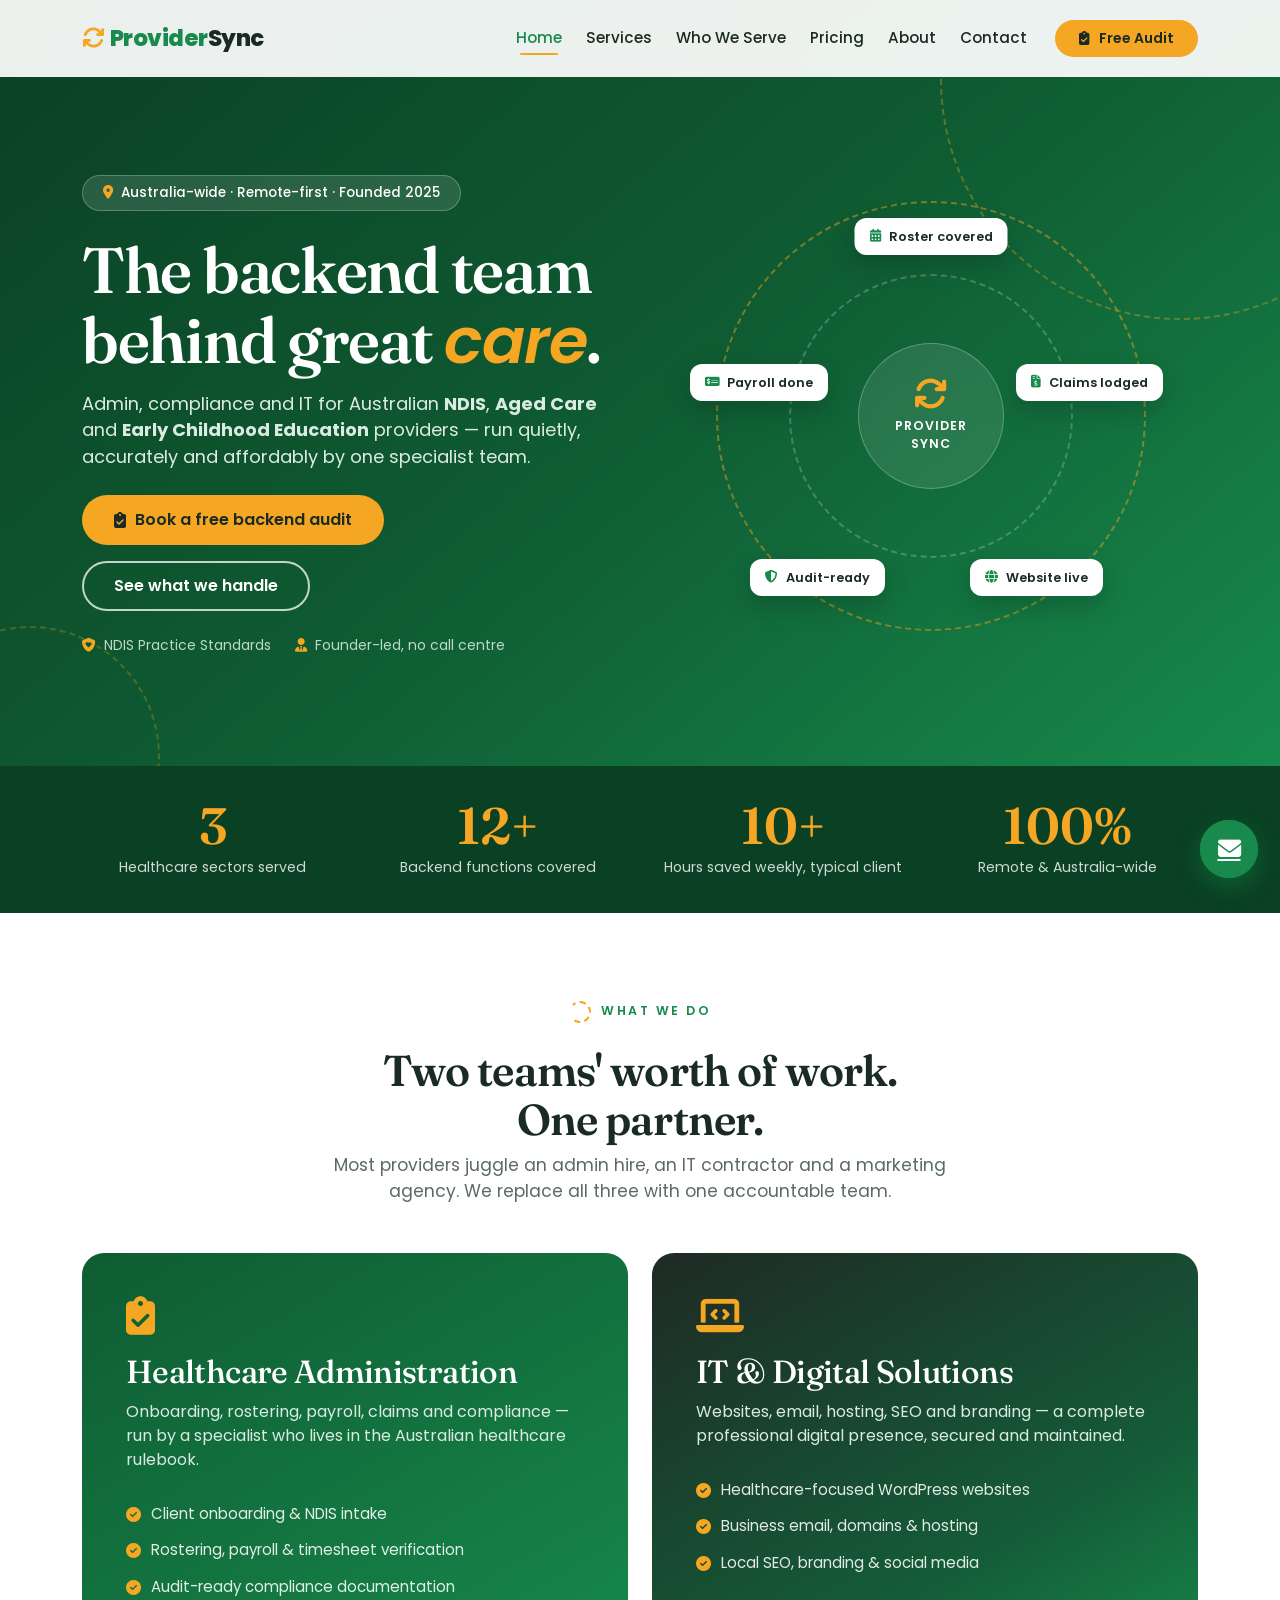
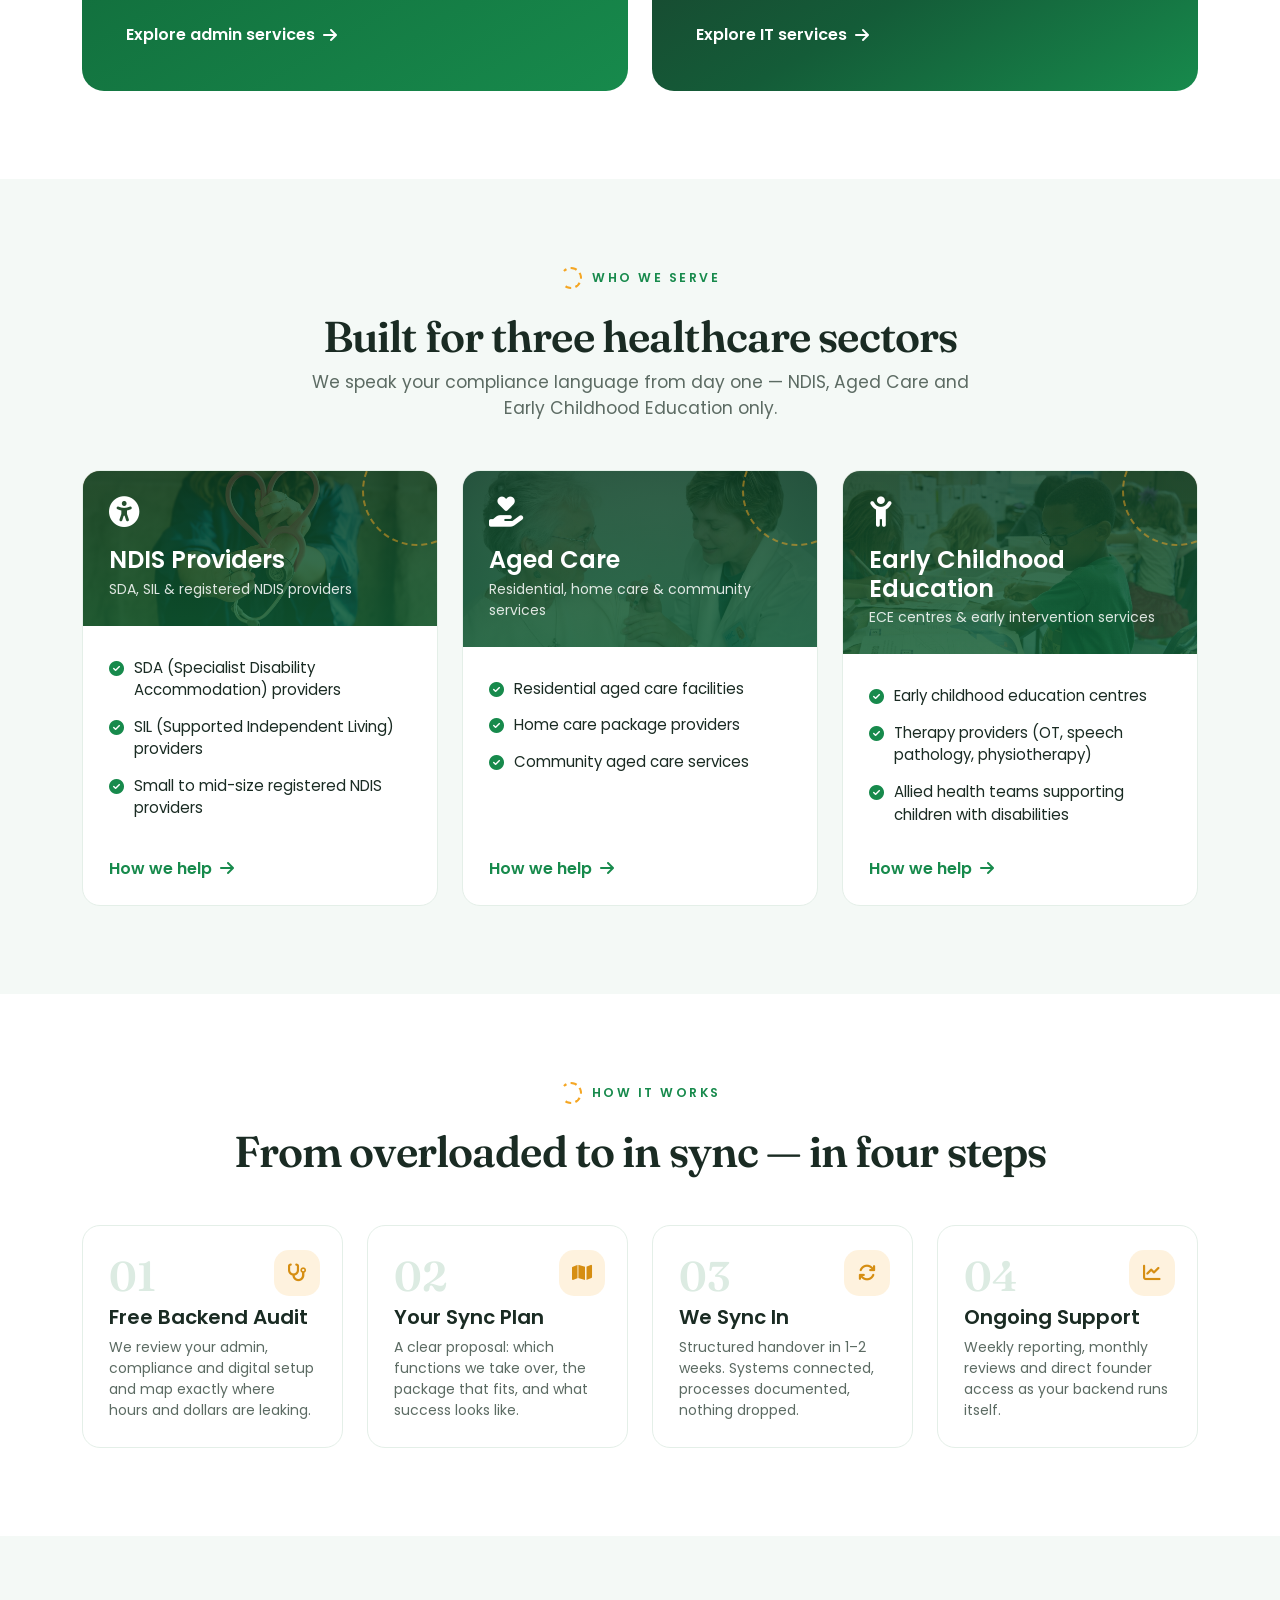
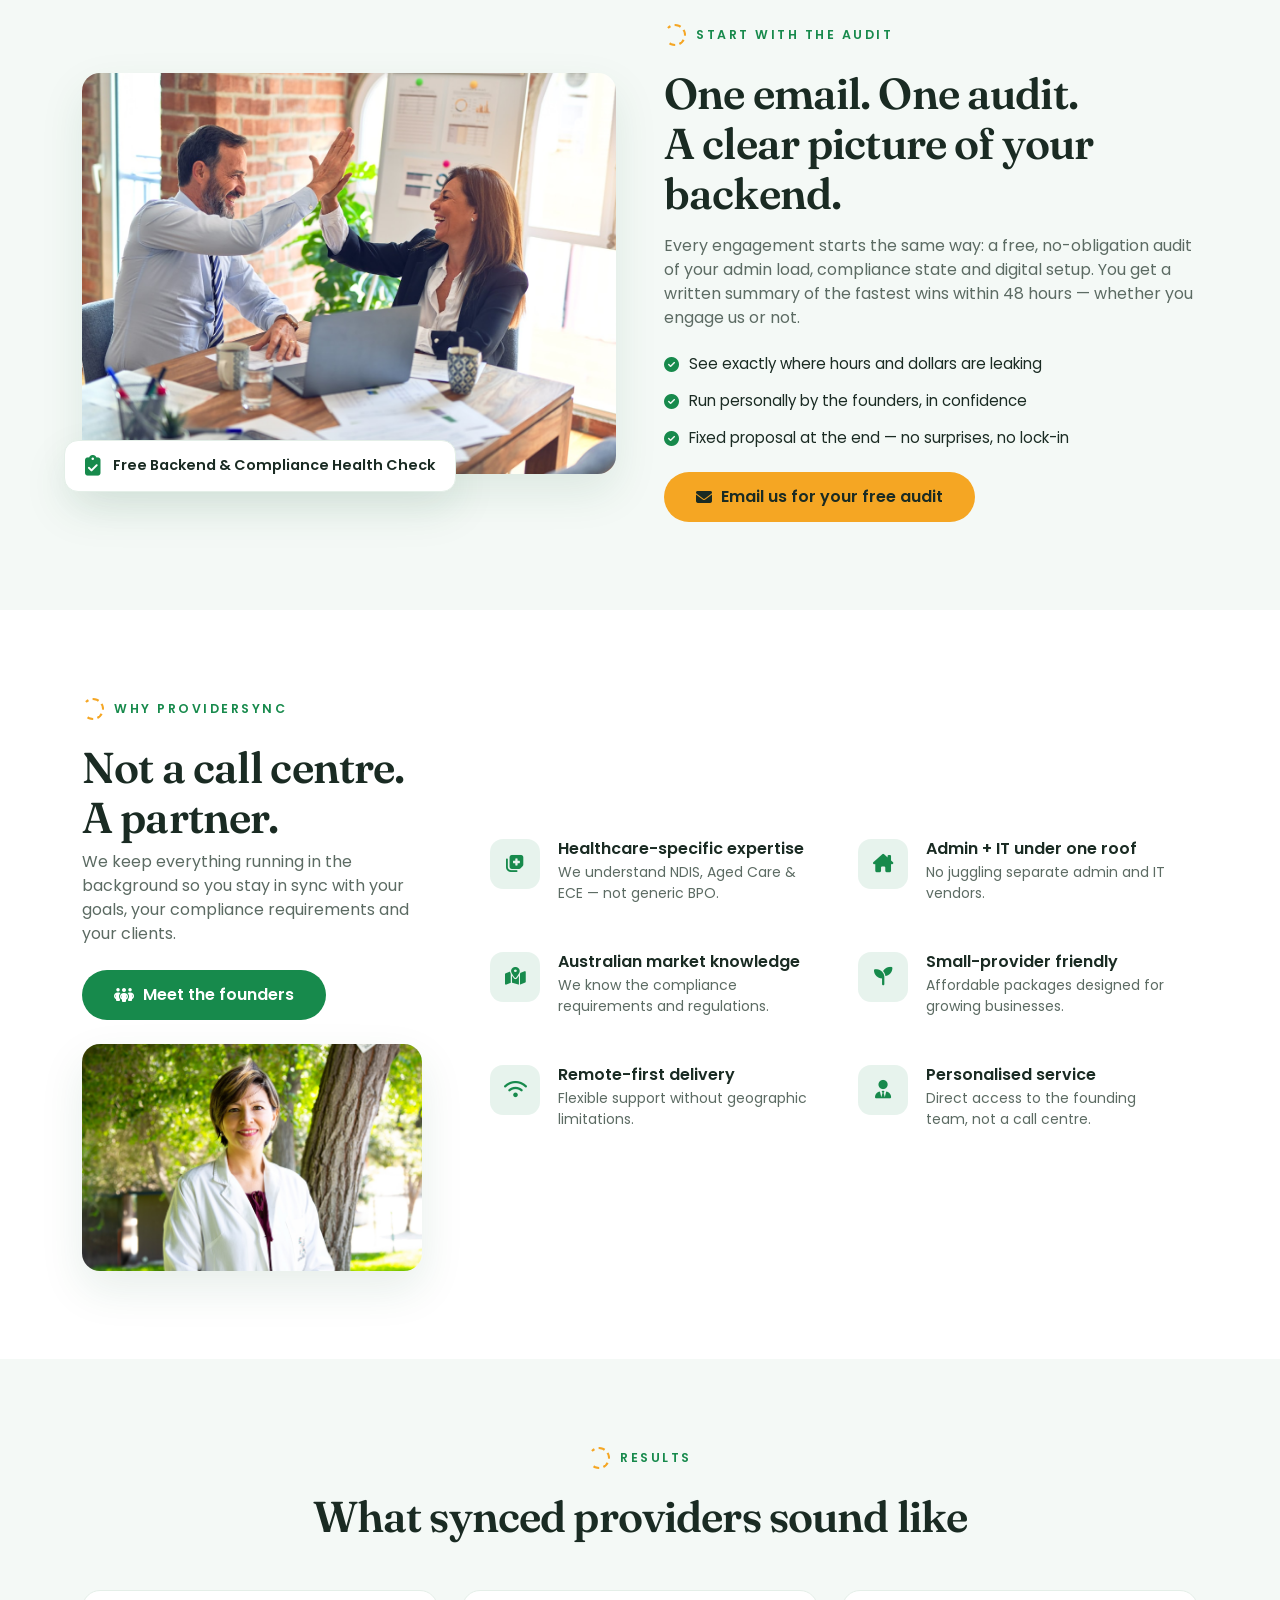
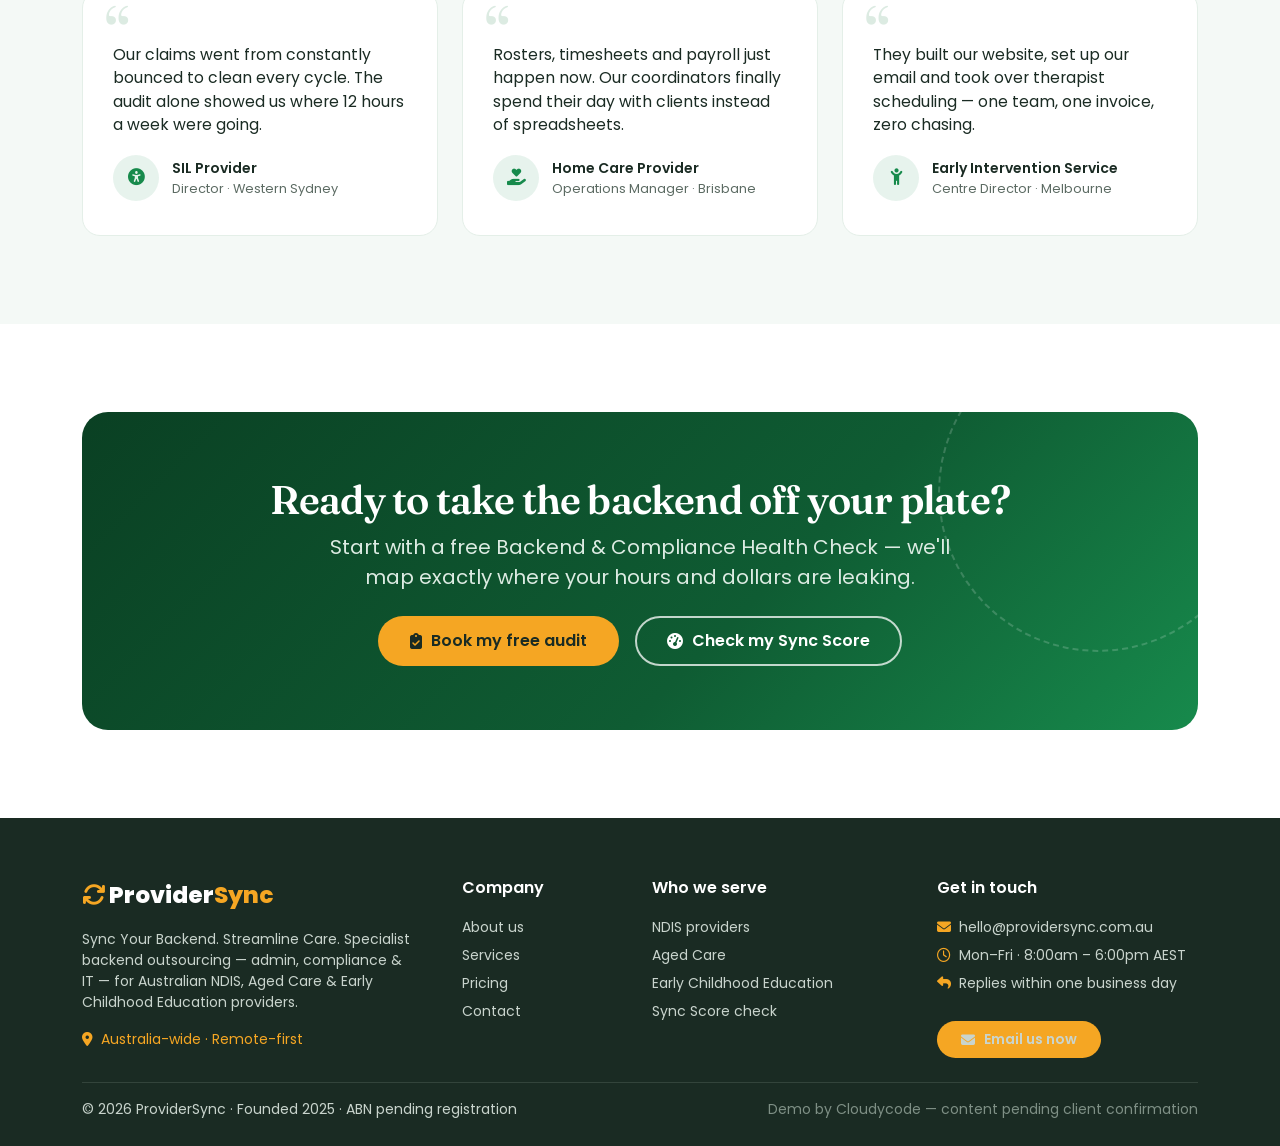
==== index.html @ 9ae80a16 "Move website demo to repository root" ====
<!DOCTYPE html>
<html lang="en">
<head>
  <meta charset="UTF-8" />
  <meta name="viewport" content="width=device-width, initial-scale=1.0" />
  <title>ProviderSync — Admin & IT Support for Australian Healthcare Providers</title>
  <meta name="description" content="ProviderSync runs the backend for Australian NDIS, Aged Care and Early Childhood Education providers — admin, compliance and IT under one roof. Book a free backend audit." />
  <link href="https://cdn.jsdelivr.net/npm/bootstrap@5.3.3/dist/css/bootstrap.min.css" rel="stylesheet" />
  <link href="https://cdnjs.cloudflare.com/ajax/libs/font-awesome/6.5.2/css/all.min.css" rel="stylesheet" />
  <link rel="preconnect" href="https://fonts.googleapis.com" />
  <link rel="preconnect" href="https://fonts.gstatic.com" crossorigin />
  <link href="https://fonts.googleapis.com/css2?family=Fraunces:opsz,wght@9..144,500;9..144,600;9..144,700&family=Poppins:wght@300;400;500;600;700;800&display=swap" rel="stylesheet" />
  <link rel="stylesheet" href="assets/style.css" />
</head>
<body data-page="home">
  <div id="siteHeader"></div>

  <!-- HERO -->
  <header class="hero-home">
    <div class="sync-rings r1"></div>
    <div class="sync-rings r3"></div>
    <div class="container position-relative" style="z-index:2">
      <div class="row align-items-center g-5">
        <div class="col-lg-6">
          <span class="hero-badge"><i class="fa-solid fa-location-dot text-amber"></i>Australia-wide · Remote-first · Founded 2025</span>
          <h1 class="mt-4 text-white">The backend team behind great <em class="text-amber" style="font-style:italic">care</em>.</h1>
          <p class="hero-sub mt-3">
            Admin, compliance and IT for Australian <strong>NDIS</strong>, <strong>Aged Care</strong> and
            <strong>Early Childhood Education</strong> providers — run quietly, accurately and affordably by one specialist team.
          </p>
          <div class="mt-4 d-flex flex-wrap gap-3">
            <a href="contact.html" class="btn btn-ps"><i class="fa-solid fa-clipboard-check"></i>Book a free backend audit</a>
            <a href="services.html" class="btn btn-ghost">See what we handle</a>
          </div>
          <div class="mt-4 small d-flex flex-wrap gap-4" style="color:#BCD9C8">
            <span><i class="fa-solid fa-shield-heart text-amber me-2"></i>NDIS Practice Standards</span>
            <span><i class="fa-solid fa-user-tie text-amber me-2"></i>Founder-led, no call centre</span>
          </div>
        </div>
        <div class="col-lg-6">
          <div class="orbit-wrap" aria-hidden="true">
            <div class="orbit-ring"></div>
            <div class="orbit-ring inner"></div>
            <div class="orbit-core"><i class="fa-solid fa-arrows-rotate"></i><span>PROVIDER<br>SYNC</span></div>
            <div class="orbit-chip c1"><i class="fa-solid fa-calendar-days"></i>Roster covered</div>
            <div class="orbit-chip c2"><i class="fa-solid fa-file-invoice-dollar"></i>Claims lodged</div>
            <div class="orbit-chip c3"><i class="fa-solid fa-shield-halved"></i>Audit-ready</div>
            <div class="orbit-chip c4"><i class="fa-solid fa-money-check-dollar"></i>Payroll done</div>
            <div class="orbit-chip c5"><i class="fa-solid fa-globe"></i>Website live</div>
          </div>
        </div>
      </div>
    </div>
  </header>

  <!-- STATS BAND -->
  <div class="hero-stats-band">
    <div class="container"><div class="row g-4" id="statsBand"></div></div>
  </div>

  <!-- TWO PILLARS -->
  <section class="section">
    <div class="container">
      <div class="text-center mb-5 reveal">
        <span class="eyebrow">What we do</span>
        <h2 class="section-title mt-3">Two teams' worth of work.<br>One partner.</h2>
        <p class="page-lead mx-auto">Most providers juggle an admin hire, an IT contractor and a marketing agency. We replace all three with one accountable team.</p>
      </div>
      <div class="row g-4">
        <div class="col-lg-6 reveal reveal-d1">
          <div class="split-card admin">
            <i class="fa-solid fa-clipboard-check big-icon"></i>
            <h3 class="h2 text-white">Healthcare Administration</h3>
            <p style="color:#DCEBE2">Onboarding, rostering, payroll, claims and compliance — run by a specialist who lives in the Australian healthcare rulebook.</p>
            <ul class="check-list mt-2">
              <li><i class="fa-solid fa-circle-check"></i>Client onboarding &amp; NDIS intake</li>
              <li><i class="fa-solid fa-circle-check"></i>Rostering, payroll &amp; timesheet verification</li>
              <li><i class="fa-solid fa-circle-check"></i>Audit-ready compliance documentation</li>
            </ul>
            <a href="services.html#admin" class="card-link">Explore admin services <i class="fa-solid fa-arrow-right"></i></a>
          </div>
        </div>
        <div class="col-lg-6 reveal reveal-d2">
          <div class="split-card it">
            <i class="fa-solid fa-laptop-code big-icon"></i>
            <h3 class="h2 text-white">IT &amp; Digital Solutions</h3>
            <p style="color:#DCEBE2">Websites, email, hosting, SEO and branding — a complete professional digital presence, secured and maintained.</p>
            <ul class="check-list mt-2">
              <li><i class="fa-solid fa-circle-check"></i>Healthcare-focused WordPress websites</li>
              <li><i class="fa-solid fa-circle-check"></i>Business email, domains &amp; hosting</li>
              <li><i class="fa-solid fa-circle-check"></i>Local SEO, branding &amp; social media</li>
            </ul>
            <a href="services.html#it" class="card-link">Explore IT services <i class="fa-solid fa-arrow-right"></i></a>
          </div>
        </div>
      </div>
    </div>
  </section>

  <!-- SECTORS -->
  <section class="section bg-mist">
    <div class="container">
      <div class="text-center mb-5 reveal">
        <span class="eyebrow">Who we serve</span>
        <h2 class="section-title mt-3">Built for three healthcare sectors</h2>
        <p class="page-lead mx-auto">We speak your compliance language from day one — NDIS, Aged Care and Early Childhood Education only.</p>
      </div>
      <div class="row g-4" id="sectorPreview"></div>
    </div>
  </section>

  <!-- PROCESS -->
  <section class="section">
    <div class="container">
      <div class="text-center mb-5 reveal">
        <span class="eyebrow">How it works</span>
        <h2 class="section-title mt-3">From overloaded to in sync — in four steps</h2>
      </div>
      <div class="row g-4" id="processGrid"></div>
    </div>
  </section>

  <!-- FREE AUDIT PROMO -->
  <section class="section bg-mist">
    <div class="container">
      <div class="row g-5 align-items-center">
        <div class="col-lg-6 reveal">
          <div class="photo-stack">
            <img src="assets/img/handshake.jpg" alt="Provider celebrating a clean claims cycle with their backend partner" class="img-fluid photo-frame tall" />
            <div class="badge-card"><i class="fa-solid fa-clipboard-check"></i>Free Backend &amp; Compliance Health Check</div>
          </div>
        </div>
        <div class="col-lg-6 reveal reveal-d1">
          <span class="eyebrow">Start with the audit</span>
          <h2 class="section-title mt-3">One email. One audit.<br>A clear picture of your backend.</h2>
          <p class="text-muted-ps mt-3">Every engagement starts the same way: a free, no-obligation audit of your admin load, compliance state and digital setup. You get a written summary of the fastest wins within 48 hours — whether you engage us or not.</p>
          <ul class="check-list mt-2">
            <li><i class="fa-solid fa-circle-check"></i>See exactly where hours and dollars are leaking</li>
            <li><i class="fa-solid fa-circle-check"></i>Run personally by the founders, in confidence</li>
            <li><i class="fa-solid fa-circle-check"></i>Fixed proposal at the end — no surprises, no lock-in</li>
          </ul>
          <a href="contact.html" class="btn btn-ps mt-3"><i class="fa-solid fa-envelope"></i>Email us for your free audit</a>
        </div>
      </div>
    </div>
  </section>

  <!-- WHY US -->
  <section class="section">
    <div class="container">
      <div class="row g-5 align-items-center">
        <div class="col-lg-4 reveal">
          <span class="eyebrow">Why ProviderSync</span>
          <h2 class="section-title mt-3">Not a call centre. A partner.</h2>
          <p class="text-muted-ps">We keep everything running in the background so you stay in sync with your goals, your compliance requirements and your clients.</p>
          <a href="about.html" class="btn btn-green mt-2 mb-4"><i class="fa-solid fa-people-group"></i>Meet the founders</a>
          <img src="assets/img/care-team.jpg" alt="Healthcare professional supported by ProviderSync" class="img-fluid photo-frame d-none d-lg-block" />
        </div>
        <div class="col-lg-8">
          <div class="row g-2" id="whyGrid"></div>
        </div>
      </div>
    </div>
  </section>

  <!-- TESTIMONIALS -->
  <section class="section bg-mist">
    <div class="container">
      <div class="text-center mb-5 reveal">
        <span class="eyebrow">Results</span>
        <h2 class="section-title mt-3">What synced providers sound like</h2>
      </div>
      <div class="row g-4" id="quoteGrid"></div>
    </div>
  </section>

  <!-- CTA -->
  <section class="section">
    <div class="container">
      <div class="cta-band text-center reveal">
        <div class="sync-rings r2"></div>
        <div class="position-relative" style="z-index:2">
          <h2 class="text-white">Ready to take the backend off your plate?</h2>
          <p class="lead-soft fs-5 mx-auto mt-2" style="max-width:620px">Start with a free Backend &amp; Compliance Health Check — we'll map exactly where your hours and dollars are leaking.</p>
          <div class="mt-4 d-flex flex-wrap gap-3 justify-content-center">
            <a href="contact.html" class="btn btn-ps"><i class="fa-solid fa-clipboard-check"></i>Book my free audit</a>
            <a href="contact.html#quiz" class="btn btn-ghost"><i class="fa-solid fa-gauge-high"></i>Check my Sync Score</a>
          </div>
        </div>
      </div>
    </div>
  </section>

  <div id="siteFooter"></div>
  <script src="https://cdn.jsdelivr.net/npm/bootstrap@5.3.3/dist/js/bootstrap.bundle.min.js"></script>
  <script src="assets/data.js"></script>
  <script src="assets/main.js"></script>
</body>
</html>
---- assets/style.css ----
/* ============================================================
   ProviderSync — Design System
   Palette : Forest #178A4C · Deep #0F5C33 · Amber #F5A623
             Ink #1A2B23 · Mist #F4F9F6
   Type    : Fraunces (display) · Poppins (body/UI)
   ============================================================ */

:root {
  --green: #178A4C;
  --green-dark: #0F5C33;
  --green-deeper: #0A4023;
  --amber: #F5A623;
  --amber-dark: #D68E12;
  --ink: #1A2B23;
  --mist: #F4F9F6;
  --sage: #DCEBE2;
  --muted: #5C6B63;
  --border: #E4EFE8;
  --radius: 18px;
  --shadow: 0 18px 44px rgba(15, 92, 51, 0.10);
  --font-display: "Fraunces", Georgia, serif;
  --font-body: "Poppins", system-ui, sans-serif;
}

/* ---------- Base ---------- */
* { font-family: var(--font-body); }
html { scroll-behavior: smooth; scroll-padding-top: 90px; }
body { color: var(--ink); background: #fff; overflow-x: hidden; }

h1, h2, h3, .display-font {
  font-family: var(--font-display);
  font-weight: 600;
  letter-spacing: -0.02em;
}
h4, h5, h6 { font-weight: 600; }

a { color: var(--green); }
a:hover { color: var(--green-dark); }

::selection { background: var(--amber); color: var(--ink); }

:focus-visible {
  outline: 3px solid var(--amber);
  outline-offset: 2px;
  border-radius: 4px;
}

.text-green { color: var(--green) !important; }
.text-amber { color: var(--amber) !important; }
.text-muted-ps { color: var(--muted) !important; }
.bg-mist { background: var(--mist) !important; }
.bg-deep { background: var(--green-dark) !important; }

.section { padding: 88px 0; }
.section-sm { padding: 56px 0; }

/* ---------- Eyebrow with sync-arc glyph ---------- */
.eyebrow {
  display: inline-flex;
  align-items: center;
  gap: 10px;
  color: var(--green);
  font-weight: 600;
  letter-spacing: 2.5px;
  text-transform: uppercase;
  font-size: 0.78rem;
}
.eyebrow::before {
  content: "";
  width: 22px;
  height: 22px;
  flex: 0 0 22px;
  border: 2.5px dashed var(--amber);
  border-radius: 50%;
  border-left-color: transparent;
}

.section-title { font-size: clamp(1.8rem, 3.6vw, 2.7rem); line-height: 1.15; }
.page-lead { color: var(--muted); font-size: 1.08rem; max-width: 660px; }

/* ---------- Buttons ---------- */
.btn-ps, .btn-green, .btn-ghost {
  font-weight: 600;
  border-radius: 50px;
  padding: 13px 32px;
  border: none;
  transition: transform 0.22s ease, box-shadow 0.22s ease, background 0.22s ease, color 0.22s ease;
  display: inline-flex;
  align-items: center;
  gap: 9px;
}
.btn-ps { background: var(--amber); color: var(--ink); }
.btn-ps:hover { background: var(--amber-dark); color: var(--ink); transform: translateY(-2px); box-shadow: 0 12px 26px rgba(245, 166, 35, 0.38); }
.btn-green { background: var(--green); color: #fff; }
.btn-green:hover { background: var(--green-dark); color: #fff; transform: translateY(-2px); box-shadow: 0 12px 26px rgba(23, 138, 76, 0.32); }
.btn-ghost { border: 2px solid rgba(255, 255, 255, 0.75); color: #fff; background: transparent; padding: 11px 30px; }
.btn-ghost:hover { background: #fff; color: var(--green-dark); }
.btn-ghost-green { border: 2px solid var(--green); color: var(--green); background: transparent; padding: 11px 30px; border-radius: 50px; font-weight: 600; transition: 0.22s; display: inline-flex; align-items: center; gap: 9px; }
.btn-ghost-green:hover { background: var(--green); color: #fff; }

/* ---------- Navbar ---------- */
.navbar-ps {
  background: rgba(255, 255, 255, 0.92);
  backdrop-filter: blur(12px);
  border-bottom: 1px solid transparent;
  padding: 16px 0;
  transition: padding 0.25s ease, box-shadow 0.25s ease, border-color 0.25s ease;
}
.navbar-ps.scrolled { padding: 9px 0; box-shadow: 0 8px 28px rgba(15, 92, 51, 0.08); border-bottom-color: var(--border); }
.navbar-ps .navbar-brand { font-weight: 800; font-size: 1.42rem; letter-spacing: -0.5px; font-family: var(--font-body); }
.navbar-ps .brand-provider { color: var(--green); }
.navbar-ps .brand-sync { color: var(--ink); }
.navbar-ps .brand-icon { color: var(--amber); margin-right: 5px; display: inline-block; transition: transform 0.5s ease; }
.navbar-ps .navbar-brand:hover .brand-icon { transform: rotate(180deg); }
.navbar-ps .nav-link { font-weight: 500; color: var(--ink); margin: 0 4px; font-size: 0.95rem; position: relative; }
.navbar-ps .nav-link::after {
  content: ""; position: absolute; left: 0.75rem; right: 0.75rem; bottom: 2px;
  height: 2.5px; background: var(--amber); border-radius: 2px;
  transform: scaleX(0); transform-origin: left; transition: transform 0.25s ease;
}
.navbar-ps .nav-link:hover::after, .navbar-ps .nav-link.active::after { transform: scaleX(1); }
.navbar-ps .nav-link.active { color: var(--green); }

/* ---------- Page hero (inner pages) ---------- */
.page-hero {
  background: linear-gradient(140deg, var(--green-deeper) 0%, var(--green-dark) 55%, var(--green) 100%);
  color: #fff;
  padding: 165px 0 90px;
  position: relative;
  overflow: hidden;
}
.page-hero h1 { font-size: clamp(2.1rem, 4.6vw, 3.4rem); }
.page-hero .page-lead { color: #DCEBE2; }
.page-hero .breadcrumb-ps { font-size: 0.85rem; color: rgba(255, 255, 255, 0.7); }
.page-hero .breadcrumb-ps a { color: var(--amber); text-decoration: none; }

/* ---------- Sync rings (signature motif) ---------- */
.sync-rings { position: absolute; border-radius: 50%; pointer-events: none; }
.sync-rings.r1 { width: 480px; height: 480px; border: 2px dashed rgba(245, 166, 35, 0.35); right: -140px; top: -160px; animation: spin 60s linear infinite; }
.sync-rings.r2 { width: 320px; height: 320px; border: 2px dashed rgba(255, 255, 255, 0.18); right: -60px; top: -80px; animation: spin 45s linear infinite reverse; }
.sync-rings.r3 { width: 260px; height: 260px; border: 2px dashed rgba(245, 166, 35, 0.25); left: -100px; bottom: -120px; animation: spin 50s linear infinite; }
@keyframes spin { to { transform: rotate(360deg); } }

/* ---------- Cards ---------- */
.card-ps {
  background: #fff;
  border: 1px solid var(--border);
  border-radius: var(--radius);
  padding: 32px 28px;
  height: 100%;
  transition: transform 0.28s ease, box-shadow 0.28s ease, border-color 0.28s ease;
}
.card-ps:hover { transform: translateY(-6px); box-shadow: var(--shadow); border-color: transparent; }

.icon-box {
  width: 56px; height: 56px; border-radius: 15px;
  display: flex; align-items: center; justify-content: center;
  font-size: 1.35rem; margin-bottom: 18px;
}
.icon-green { background: rgba(23, 138, 76, 0.10); color: var(--green); }
.icon-amber { background: rgba(245, 166, 35, 0.15); color: var(--amber-dark); }

/* ---------- Feature list ---------- */
.check-list { list-style: none; padding: 0; margin: 0; }
.check-list li { padding: 7px 0; display: flex; gap: 10px; align-items: flex-start; font-size: 0.94rem; }
.check-list li i { color: var(--green); margin-top: 4px; flex: 0 0 auto; }
.check-list.amber li i { color: var(--amber-dark); }

/* ---------- Sector cards ---------- */
.sector-card {
  border-radius: var(--radius); overflow: hidden;
  border: 1px solid var(--border); height: 100%;
  background: #fff; transition: transform 0.28s ease, box-shadow 0.28s ease;
  display: flex; flex-direction: column;
}
.sector-card:hover { box-shadow: var(--shadow); transform: translateY(-5px); }
.sector-head { background: var(--green); color: #fff; padding: 26px; position: relative; overflow: hidden; }
.sector-head::after {
  content: ""; position: absolute; right: -35px; top: -35px;
  width: 110px; height: 110px; border-radius: 50%;
  border: 2px dashed rgba(245, 166, 35, 0.5);
}
.sector-head i.head-icon { font-size: 1.9rem; }
.sector-body { padding: 24px 26px; flex: 1; }
.sector-foot { padding: 0 26px 24px; }

/* ---------- Process steps ---------- */
.step-card { position: relative; padding: 30px 26px 26px; border: 1px solid var(--border); border-radius: var(--radius); background: #fff; height: 100%; transition: 0.28s; }
.step-card:hover { box-shadow: var(--shadow); transform: translateY(-5px); }
.step-num { font-family: var(--font-display); font-size: 2.6rem; font-weight: 600; color: var(--sage); line-height: 1; }
.step-card .icon-box { position: absolute; top: 24px; right: 22px; margin: 0; width: 46px; height: 46px; font-size: 1.1rem; }

/* ---------- Pricing ---------- */
.price-card {
  background: #fff; border: 1px solid var(--border); border-radius: 22px;
  padding: 38px 32px; height: 100%; position: relative;
  transition: transform 0.28s ease, box-shadow 0.28s ease;
  display: flex; flex-direction: column;
}
.price-card:hover { transform: translateY(-6px); box-shadow: var(--shadow); }
.price-card.featured { border: 2px solid var(--amber); box-shadow: 0 22px 48px rgba(245, 166, 35, 0.20); }
.price-card .price { font-family: var(--font-display); font-size: 2rem; font-weight: 600; color: var(--green); }
.price-card .check-list { flex: 1; }
.ribbon {
  position: absolute; top: -14px; left: 50%; transform: translateX(-50%);
  background: var(--amber); color: var(--ink); font-size: 0.72rem;
  font-weight: 700; padding: 6px 18px; border-radius: 50px;
  letter-spacing: 1px; text-transform: uppercase; white-space: nowrap;
}

/* ---------- Stats ---------- */
.stat-block .num {
  font-family: var(--font-display); font-size: clamp(2.2rem, 4vw, 3.2rem);
  font-weight: 600; color: var(--amber); line-height: 1;
}
.stat-block .label { font-size: 0.88rem; color: rgba(255, 255, 255, 0.8); margin-top: 6px; }

/* ---------- Testimonials ---------- */
.quote-card {
  background: #fff; border: 1px solid var(--border); border-radius: var(--radius);
  padding: 34px 30px; height: 100%; position: relative;
}
.quote-card::before {
  content: "\201C"; font-family: var(--font-display); font-size: 4.5rem;
  color: var(--sage); position: absolute; top: 8px; left: 22px; line-height: 1;
}
.quote-card p.quote { position: relative; z-index: 1; font-size: 0.98rem; margin-top: 18px; }
.quote-who { display: flex; align-items: center; gap: 13px; margin-top: 18px; }
.quote-who .avatar {
  width: 46px; height: 46px; border-radius: 50%;
  background: rgba(23, 138, 76, 0.10); color: var(--green);
  display: flex; align-items: center; justify-content: center; font-size: 1.05rem;
}

/* ---------- Tabs (sectors page) ---------- */
.ps-tabs { display: flex; gap: 10px; flex-wrap: wrap; justify-content: center; }
.ps-tabs .ps-tab {
  border: 1.5px solid var(--border); background: #fff; color: var(--ink);
  border-radius: 50px; padding: 11px 26px; font-weight: 600; font-size: 0.95rem;
  transition: 0.22s; display: inline-flex; align-items: center; gap: 9px;
}
.ps-tabs .ps-tab:hover { border-color: var(--green); color: var(--green); }
.ps-tabs .ps-tab.active { background: var(--green); border-color: var(--green); color: #fff; }
.ps-tab-pane { display: none; }
.ps-tab-pane.active { display: block; animation: fadeUp 0.45s ease; }
@keyframes fadeUp { from { opacity: 0; transform: translateY(14px); } to { opacity: 1; transform: none; } }

/* ---------- Pain/solution rows ---------- */
.pain-row {
  display: grid; grid-template-columns: 1fr auto 1fr; gap: 16px; align-items: center;
  padding: 16px 20px; border: 1px solid var(--border); border-radius: 14px;
  background: #fff; margin-bottom: 12px;
}
.pain-row .pain { color: var(--muted); font-size: 0.93rem; }
.pain-row .pain i { color: #C0655A; margin-right: 8px; }
.pain-row .fix { font-size: 0.93rem; font-weight: 500; }
.pain-row .fix i { color: var(--green); margin-right: 8px; }
.pain-row .arrow { color: var(--amber); font-size: 1.1rem; }
@media (max-width: 640px) {
  .pain-row { grid-template-columns: 1fr; gap: 6px; }
  .pain-row .arrow { transform: rotate(90deg); width: fit-content; }
}

/* ---------- FAQ ---------- */
.accordion-ps .accordion-item { border: 1px solid var(--border); border-radius: 14px !important; margin-bottom: 12px; overflow: hidden; }
.accordion-ps .accordion-button { font-weight: 600; color: var(--ink); background: #fff; padding: 20px 24px; }
.accordion-ps .accordion-button:not(.collapsed) { background: var(--mist); color: var(--green-dark); box-shadow: none; }
.accordion-ps .accordion-button:focus { box-shadow: none; border-color: var(--border); }
.accordion-ps .accordion-body { color: var(--muted); font-size: 0.95rem; padding: 20px 24px; }

/* ---------- Values ---------- */
.value-row { display: flex; gap: 18px; align-items: flex-start; padding: 20px; border-radius: 14px; transition: background 0.22s; }
.value-row:hover { background: var(--mist); }
.value-row .ico { flex: 0 0 50px; height: 50px; border-radius: 13px; background: rgba(23, 138, 76, 0.10); color: var(--green); display: flex; align-items: center; justify-content: center; font-size: 1.15rem; }

/* ---------- Founders ---------- */
.founder-card { background: #fff; border: 1px solid var(--border); border-radius: 22px; padding: 36px; height: 100%; }
.founder-avatar {
  width: 84px; height: 84px; border-radius: 50%; flex: 0 0 84px;
  background: linear-gradient(135deg, var(--green), var(--amber));
  color: #fff; display: flex; align-items: center; justify-content: center;
  font-size: 1.8rem; font-weight: 700; font-family: var(--font-display);
}
.role-chip {
  display: inline-block; background: rgba(245, 166, 35, 0.15); color: var(--amber-dark);
  padding: 5px 16px; border-radius: 50px; font-size: 0.8rem; font-weight: 600;
}

/* ---------- CTA band ---------- */
.cta-band {
  background: linear-gradient(135deg, var(--green-deeper), var(--green-dark) 60%, var(--green));
  border-radius: 26px; color: #fff; padding: clamp(38px, 6vw, 64px);
  position: relative; overflow: hidden;
}
.cta-band h2 { font-size: clamp(1.7rem, 3.4vw, 2.5rem); }
.cta-band .lead-soft { color: #DCEBE2; }

/* ---------- Forms ---------- */
.form-ps .form-control, .form-ps .form-select {
  border: 1.5px solid var(--border); border-radius: 12px;
  padding: 13px 16px; font-size: 0.95rem; color: var(--ink);
}
.form-ps .form-control:focus, .form-ps .form-select:focus {
  border-color: var(--green); box-shadow: 0 0 0 0.2rem rgba(23, 138, 76, 0.12);
}
.form-ps label { font-weight: 500; font-size: 0.88rem; margin-bottom: 7px; }

/* ---------- Quiz ---------- */
.quiz-card { background: #fff; border: 1px solid var(--border); border-radius: 22px; padding: clamp(26px, 4vw, 44px); }
.quiz-q { display: none; }
.quiz-q.active { display: block; animation: fadeUp 0.4s ease; }
.quiz-progress { height: 8px; background: var(--sage); border-radius: 8px; overflow: hidden; }
.quiz-progress .bar { height: 100%; background: linear-gradient(90deg, var(--green), var(--amber)); border-radius: 8px; transition: width 0.35s ease; }
.quiz-btn {
  border: 1.5px solid var(--border); background: #fff; border-radius: 14px;
  padding: 15px 22px; font-weight: 600; width: 100%; text-align: left;
  transition: 0.2s; display: flex; align-items: center; gap: 12px;
}
.quiz-btn:hover { border-color: var(--green); background: var(--mist); }
.quiz-btn i { color: var(--green); }
.score-dial {
  width: 150px; height: 150px; border-radius: 50%; margin: 0 auto;
  display: flex; align-items: center; justify-content: center; flex-direction: column;
  font-family: var(--font-display);
  background: conic-gradient(var(--amber) calc(var(--pct) * 1%), var(--sage) 0);
  position: relative;
}
.score-dial::before { content: ""; position: absolute; inset: 12px; background: #fff; border-radius: 50%; }
.score-dial .val { position: relative; font-size: 2.4rem; font-weight: 600; color: var(--ink); line-height: 1; }
.score-dial .of { position: relative; font-size: 0.8rem; color: var(--muted); }
.verdict-good { color: var(--green); }
.verdict-mid { color: var(--amber-dark); }
.verdict-high { color: #C0655A; }

/* ---------- Footer ---------- */
.footer-ps { background: var(--ink); color: #C9D4CD; padding: 60px 0 26px; }
.footer-ps a { color: #C9D4CD; text-decoration: none; transition: color 0.2s; }
.footer-ps a:hover { color: var(--amber); }
.footer-ps h6 { color: #fff; margin-bottom: 16px; }
.footer-ps hr { border-color: #33443B; opacity: 1; }
.footer-brand { font-size: 1.45rem; font-weight: 800; color: #fff; }

/* ---------- Email float & back-to-top ---------- */
.mail-float {
  position: fixed; right: 22px; bottom: 22px; width: 58px; height: 58px;
  background: var(--green); color: #fff; border-radius: 50%;
  display: flex; align-items: center; justify-content: center;
  font-size: 1.45rem; z-index: 1040;
  box-shadow: 0 8px 24px rgba(23, 138, 76, 0.45); transition: transform 0.22s, background 0.22s;
}
.mail-float:hover { transform: scale(1.09); color: var(--ink); background: var(--amber); }
.mail-float .pulse { position: absolute; inset: 0; border-radius: 50%; border: 3px solid var(--green); animation: pulse 2s infinite; }
@keyframes pulse { 0% { transform: scale(1); opacity: 0.7; } 100% { transform: scale(1.55); opacity: 0; } }

/* ---------- Photos ---------- */
.photo-frame {
  border-radius: var(--radius);
  box-shadow: var(--shadow);
  width: 100%;
  object-fit: cover;
}
.photo-frame.tall { aspect-ratio: 4 / 3; }
.photo-stack { position: relative; }
.photo-stack .badge-card {
  position: absolute; left: -18px; bottom: -18px;
  background: #fff; border: 1px solid var(--border); border-radius: 14px;
  padding: 14px 20px; box-shadow: var(--shadow);
  display: flex; align-items: center; gap: 12px; font-weight: 600; font-size: 0.9rem;
}
.photo-stack .badge-card i { color: var(--green); font-size: 1.3rem; }
@media (max-width: 640px) { .photo-stack .badge-card { left: 10px; bottom: -16px; padding: 10px 14px; } }

/* Cost-comparison band (pricing) */
.vs-band { border: 1px solid var(--border); border-radius: 22px; overflow: hidden; }
.vs-band .vs-col { padding: clamp(24px, 4vw, 40px); }
.vs-band .vs-col.inhouse { background: var(--mist); }
.vs-band .vs-col.ps { background: var(--green-dark); color: #fff; }
.vs-band .vs-col.ps .check-list li i { color: var(--amber); }
.vs-band .big-figure { font-family: var(--font-display); font-size: clamp(1.8rem, 3.4vw, 2.6rem); font-weight: 600; }

.to-top {
  position: fixed; right: 30px; bottom: 94px; width: 42px; height: 42px;
  border-radius: 50%; background: var(--green); color: #fff; border: none;
  display: flex; align-items: center; justify-content: center; z-index: 1039;
  opacity: 0; pointer-events: none; transition: opacity 0.25s, transform 0.25s;
}
.to-top.show { opacity: 1; pointer-events: auto; }
.to-top:hover { transform: translateY(-3px); }

/* ---------- Scroll reveal ---------- */
.reveal { opacity: 0; transform: translateY(26px); transition: opacity 0.6s ease, transform 0.6s ease; }
.reveal.in { opacity: 1; transform: none; }
.reveal-d1 { transition-delay: 0.08s; }
.reveal-d2 { transition-delay: 0.16s; }
.reveal-d3 { transition-delay: 0.24s; }

/* ---------- Home hero ---------- */
.hero-home {
  background: linear-gradient(140deg, var(--green-deeper) 0%, var(--green-dark) 52%, var(--green) 100%);
  color: #fff; padding: 175px 0 110px; position: relative; overflow: hidden;
}
.hero-home h1 { font-size: clamp(2.3rem, 5.2vw, 4rem); line-height: 1.08; }
.hero-home .hero-sub { color: #DCEBE2; font-size: 1.12rem; max-width: 560px; }
.hero-badge {
  background: rgba(255, 255, 255, 0.12); border: 1px solid rgba(255, 255, 255, 0.24);
  border-radius: 50px; padding: 7px 20px; font-size: 0.85rem; font-weight: 500;
  display: inline-flex; align-items: center; gap: 8px;
}
.hero-stats-band { background: var(--green-deeper); padding: 34px 0; position: relative; }

/* Orbit illustration */
.orbit-wrap { position: relative; width: min(430px, 88vw); aspect-ratio: 1; margin: 0 auto; }
.orbit-ring { position: absolute; inset: 0; border: 2px dashed rgba(245, 166, 35, 0.45); border-radius: 50%; animation: spin 55s linear infinite; }
.orbit-ring.inner { inset: 17%; border-color: rgba(255, 255, 255, 0.22); animation: spin 40s linear infinite reverse; }
.orbit-core {
  position: absolute; inset: 33%; background: rgba(255, 255, 255, 0.10);
  backdrop-filter: blur(4px); border: 1px solid rgba(255, 255, 255, 0.25);
  border-radius: 50%; display: flex; align-items: center; justify-content: center;
  flex-direction: column; gap: 6px; text-align: center;
}
.orbit-core i { font-size: 2.1rem; color: var(--amber); }
.orbit-core span { font-size: 0.78rem; font-weight: 600; letter-spacing: 1px; }
.orbit-chip {
  position: absolute; background: #fff; color: var(--ink);
  border-radius: 12px; padding: 9px 15px; font-size: 0.8rem; font-weight: 600;
  box-shadow: 0 10px 26px rgba(0, 0, 0, 0.18);
  display: flex; align-items: center; gap: 8px; white-space: nowrap;
  animation: bob 5s ease-in-out infinite;
}
.orbit-chip i { color: var(--green); }
.orbit-chip.c1 { top: 4%; left: 50%; transform: translateX(-50%); animation-delay: 0s; }
.orbit-chip.c2 { top: 38%; right: -4%; animation-delay: 1.2s; }
.orbit-chip.c3 { bottom: 8%; left: 8%; animation-delay: 2.4s; }
.orbit-chip.c4 { top: 38%; left: -6%; animation-delay: 3.6s; }
.orbit-chip.c5 { bottom: 8%; right: 10%; animation-delay: 1.8s; }
@keyframes bob { 0%, 100% { margin-top: 0; } 50% { margin-top: -10px; } }

/* Split cards (home services teaser) */
.split-card {
  border-radius: 22px; padding: clamp(28px, 4vw, 44px); height: 100%;
  position: relative; overflow: hidden; color: #fff;
  transition: transform 0.28s ease, box-shadow 0.28s ease;
  display: flex; flex-direction: column;
}
.split-card:hover { transform: translateY(-6px); box-shadow: 0 24px 50px rgba(15, 92, 51, 0.22); }
.split-card.admin { background: linear-gradient(150deg, var(--green-dark), var(--green)); }
.split-card.it { background: linear-gradient(150deg, #1F2A24, #145C38 65%, var(--green)); }
.split-card .big-icon { font-size: 2.4rem; color: var(--amber); margin-bottom: 18px; }
.split-card ul { color: rgba(255, 255, 255, 0.88); }
.split-card .check-list li i { color: var(--amber); }
.split-card a.card-link { color: #fff; font-weight: 600; text-decoration: none; margin-top: auto; padding-top: 18px; display: inline-flex; align-items: center; gap: 8px; }
.split-card a.card-link:hover { color: var(--amber); }

/* Comparison table */
.table-ps { border: 1px solid var(--border); border-radius: var(--radius); overflow: hidden; }
.table-ps table { margin: 0; }
.table-ps thead { background: var(--green-dark); color: #fff; }
.table-ps thead th { font-weight: 600; padding: 16px; border: none; }
.table-ps tbody td { padding: 14px 16px; font-size: 0.92rem; border-color: var(--border); vertical-align: middle; }
.table-ps .fa-check { color: var(--green); }
.table-ps .fa-minus { color: #C8D4CC; }

/* Contact info cards */
.contact-tile { border: 1px solid var(--border); border-radius: var(--radius); padding: 26px; background: #fff; height: 100%; transition: 0.25s; }
.contact-tile:hover { box-shadow: var(--shadow); transform: translateY(-4px); }

/* Name-meaning blocks (about) */
.meaning-block { border-radius: var(--radius); overflow: hidden; border: 1px solid var(--border); }
.meaning-block .word { padding: 22px 28px; font-family: var(--font-display); font-size: 1.5rem; font-weight: 600; color: #fff; }
.meaning-block .expl { padding: 22px 28px; background: #fff; color: var(--muted); font-size: 0.96rem; }

/* ---------- Reduced motion ---------- */
@media (prefers-reduced-motion: reduce) {
  html { scroll-behavior: auto; }
  *, *::before, *::after { animation-duration: 0.01ms !important; animation-iteration-count: 1 !important; transition-duration: 0.01ms !important; }
  .reveal { opacity: 1; transform: none; }
}

/* ---------- Responsive tweaks ---------- */
@media (max-width: 991px) {
  .section { padding: 64px 0; }
  .hero-home { padding: 140px 0 80px; }
  .page-hero { padding: 135px 0 64px; }
  .navbar-ps .navbar-collapse { background: #fff; border-radius: 16px; padding: 14px 18px; margin-top: 10px; box-shadow: var(--shadow); }
}
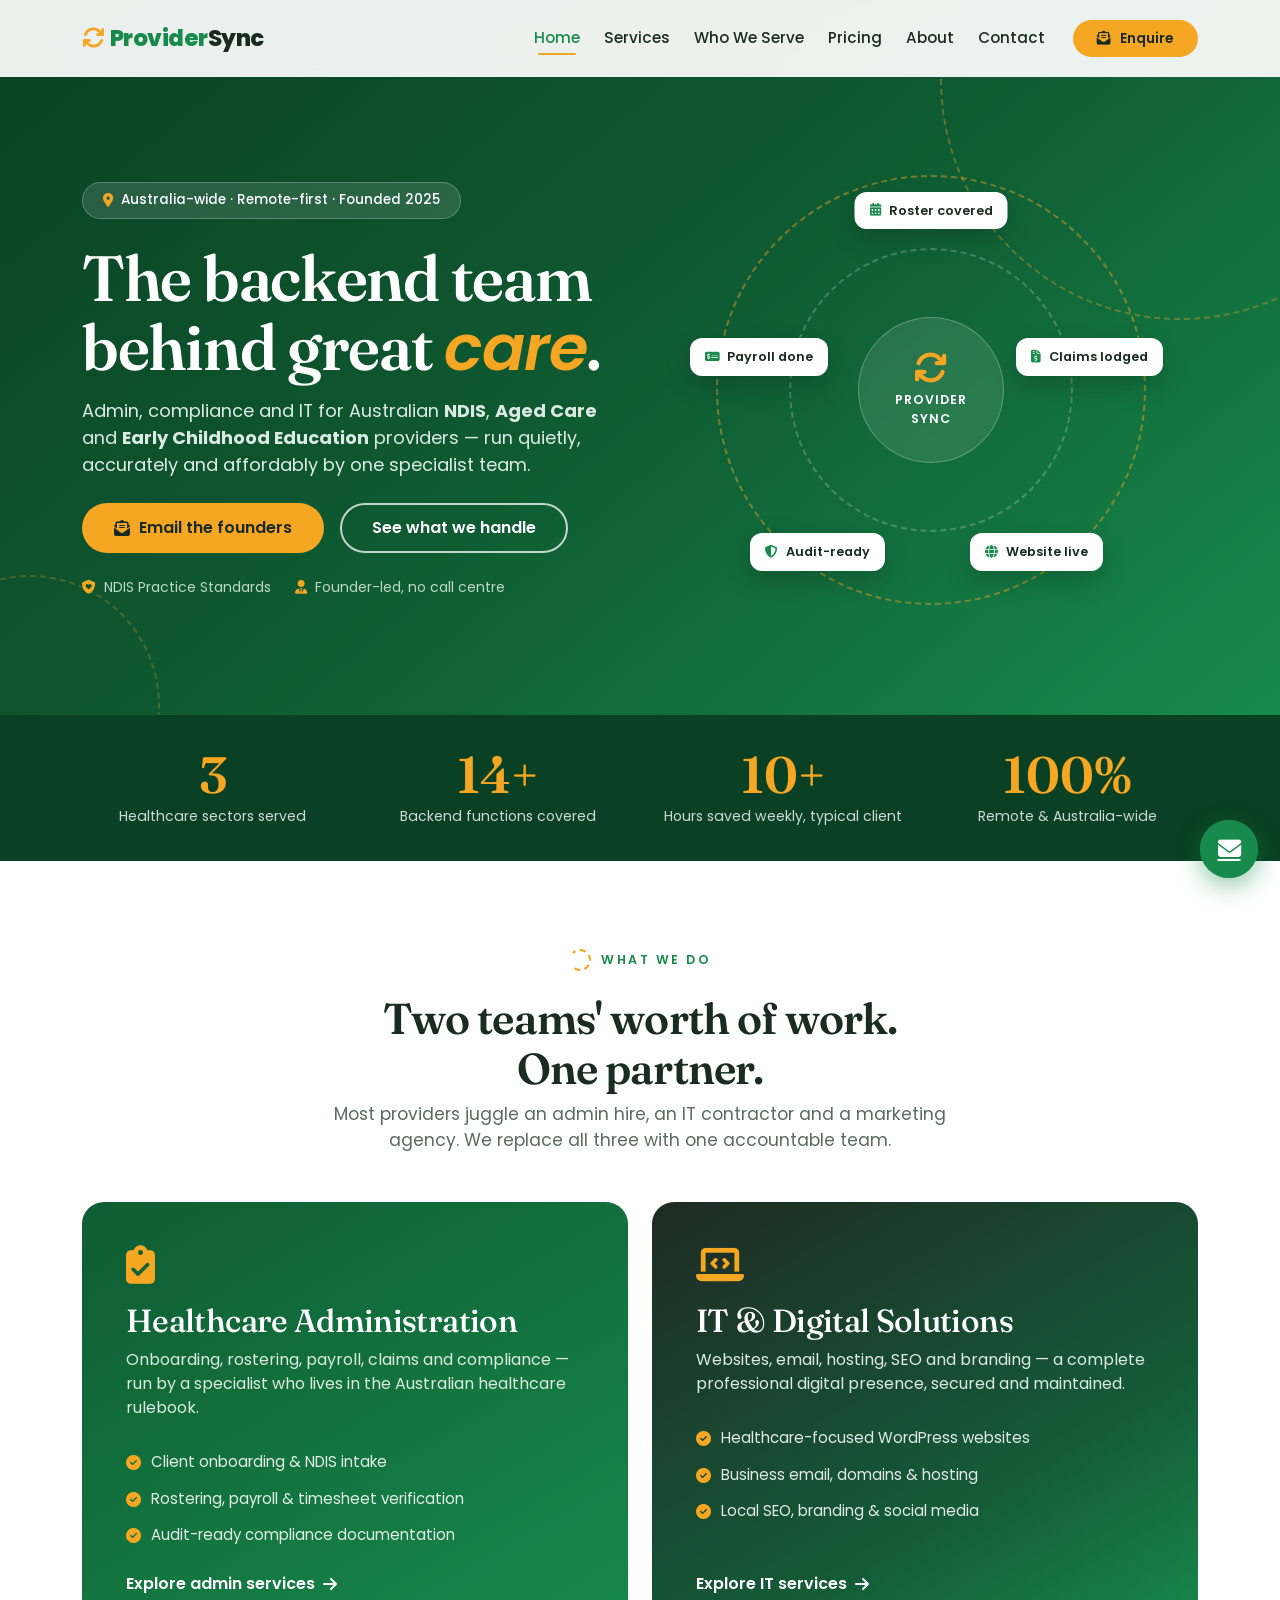
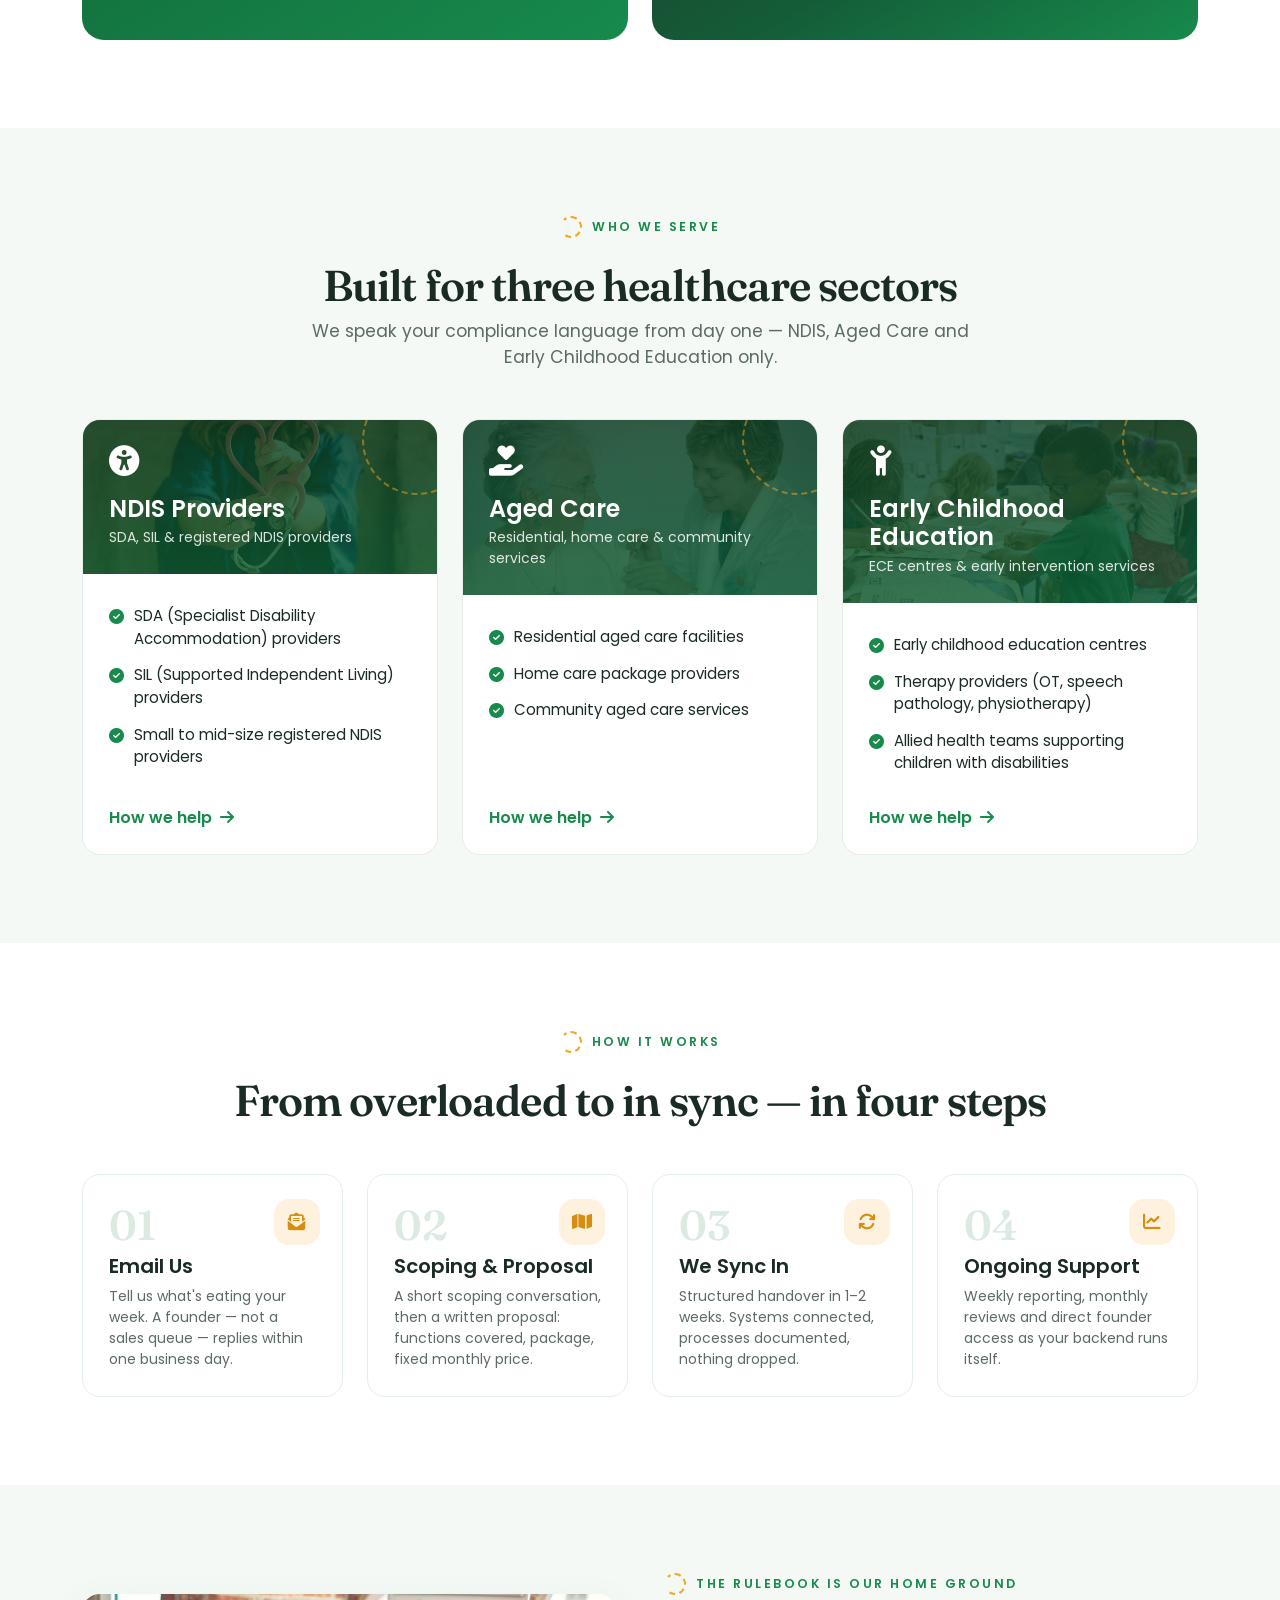
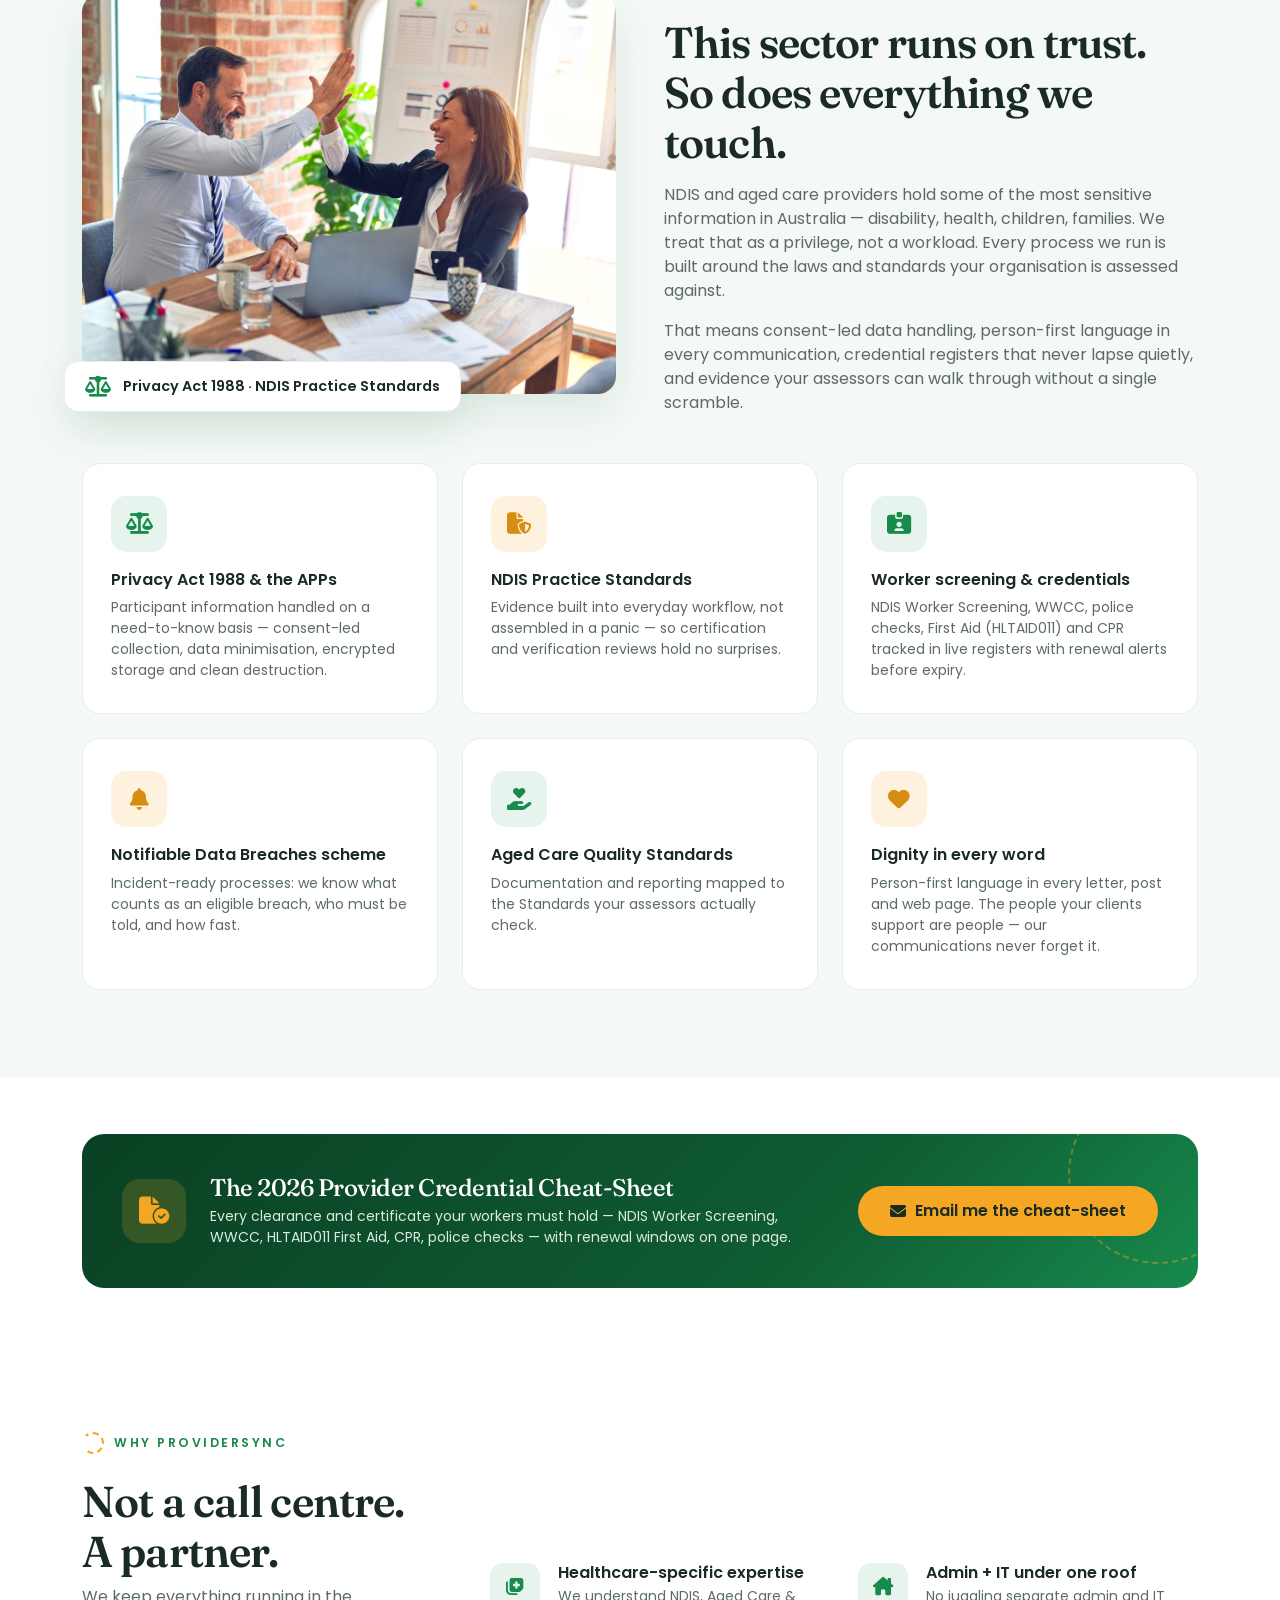
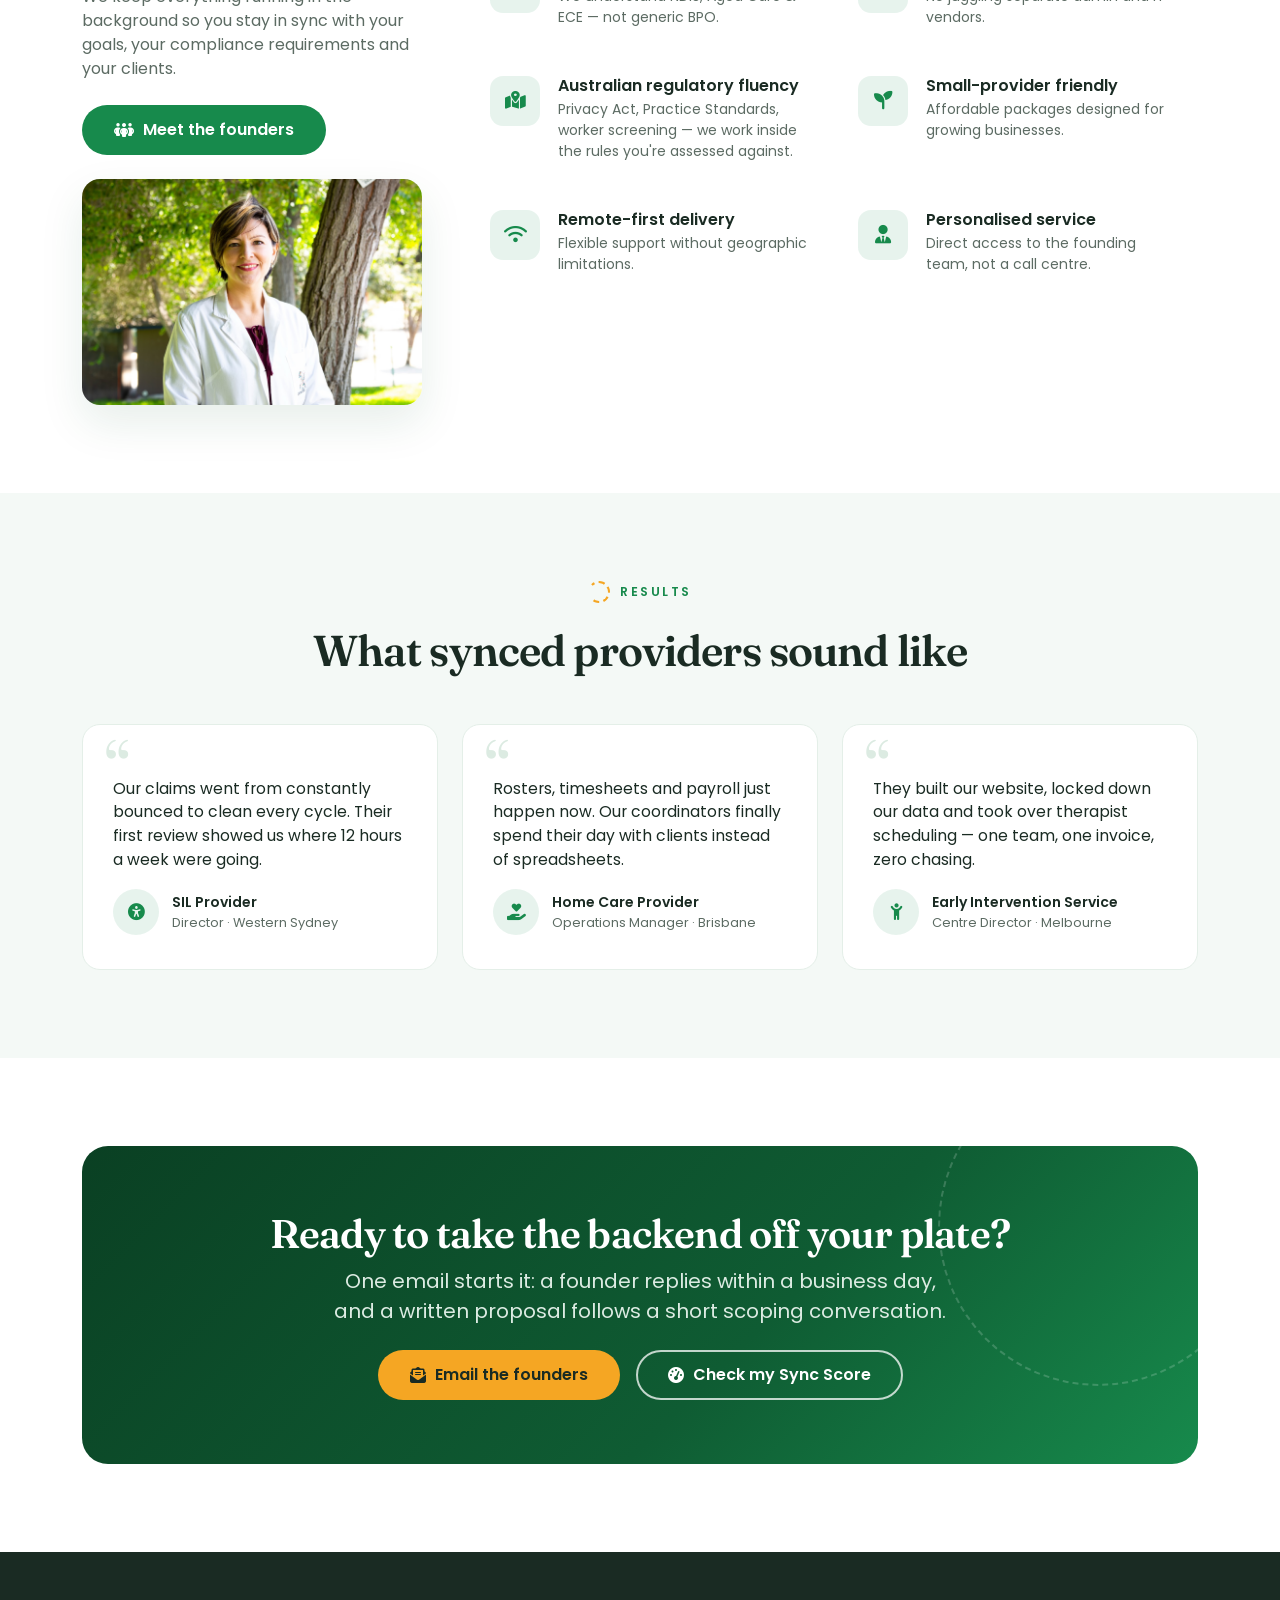
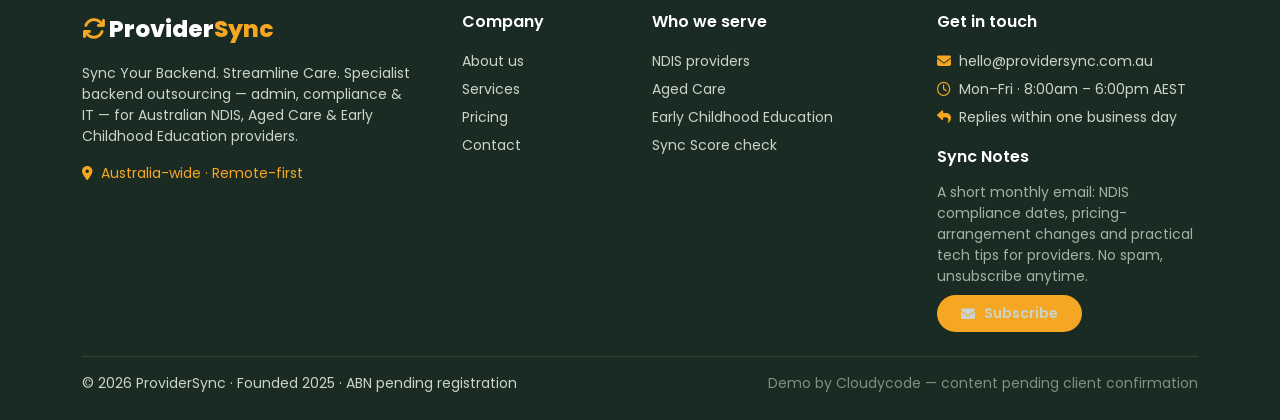
==== commit 595d99f4: "Update website enquiry and compliance content" ====
--- a/index.html
+++ b/index.html
@@ -4,7 +4,7 @@
   <meta charset="UTF-8" />
   <meta name="viewport" content="width=device-width, initial-scale=1.0" />
   <title>ProviderSync — Admin & IT Support for Australian Healthcare Providers</title>
-  <meta name="description" content="ProviderSync runs the backend for Australian NDIS, Aged Care and Early Childhood Education providers — admin, compliance and IT under one roof. Book a free backend audit." />
+  <meta name="description" content="ProviderSync runs the backend for Australian NDIS, Aged Care and Early Childhood Education providers — admin, compliance and secure IT under one roof. Email the founders directly." />
   <link href="https://cdn.jsdelivr.net/npm/bootstrap@5.3.3/dist/css/bootstrap.min.css" rel="stylesheet" />
   <link href="https://cdnjs.cloudflare.com/ajax/libs/font-awesome/6.5.2/css/all.min.css" rel="stylesheet" />
   <link rel="preconnect" href="https://fonts.googleapis.com" />
@@ -29,7 +29,7 @@
             <strong>Early Childhood Education</strong> providers — run quietly, accurately and affordably by one specialist team.
           </p>
           <div class="mt-4 d-flex flex-wrap gap-3">
-            <a href="contact.html" class="btn btn-ps"><i class="fa-solid fa-clipboard-check"></i>Book a free backend audit</a>
+            <a href="contact.html" class="btn btn-ps"><i class="fa-solid fa-envelope-open-text"></i>Email the founders</a>
             <a href="services.html" class="btn btn-ghost">See what we handle</a>
           </div>
           <div class="mt-4 small d-flex flex-wrap gap-4" style="color:#BCD9C8">
@@ -120,29 +120,30 @@
     </div>
   </section>
 
-  <!-- FREE AUDIT PROMO -->
-  <section class="section bg-mist">
-    <div class="container">
-      <div class="row g-5 align-items-center">
+  <!-- COMPLIANCE & SENSITIVITY -->
+  <section class="section bg-mist" id="compliance">
+    <div class="container">
+      <div class="row g-5 align-items-center mb-5">
         <div class="col-lg-6 reveal">
           <div class="photo-stack">
-            <img src="assets/img/handshake.jpg" alt="Provider celebrating a clean claims cycle with their backend partner" class="img-fluid photo-frame tall" />
-            <div class="badge-card"><i class="fa-solid fa-clipboard-check"></i>Free Backend &amp; Compliance Health Check</div>
+            <img src="assets/img/handshake.jpg" alt="Provider and backend partner working together" class="img-fluid photo-frame tall" />
+            <div class="badge-card"><i class="fa-solid fa-scale-balanced"></i>Privacy Act 1988 · NDIS Practice Standards</div>
           </div>
         </div>
         <div class="col-lg-6 reveal reveal-d1">
-          <span class="eyebrow">Start with the audit</span>
-          <h2 class="section-title mt-3">One email. One audit.<br>A clear picture of your backend.</h2>
-          <p class="text-muted-ps mt-3">Every engagement starts the same way: a free, no-obligation audit of your admin load, compliance state and digital setup. You get a written summary of the fastest wins within 48 hours — whether you engage us or not.</p>
-          <ul class="check-list mt-2">
-            <li><i class="fa-solid fa-circle-check"></i>See exactly where hours and dollars are leaking</li>
-            <li><i class="fa-solid fa-circle-check"></i>Run personally by the founders, in confidence</li>
-            <li><i class="fa-solid fa-circle-check"></i>Fixed proposal at the end — no surprises, no lock-in</li>
-          </ul>
-          <a href="contact.html" class="btn btn-ps mt-3"><i class="fa-solid fa-envelope"></i>Email us for your free audit</a>
-        </div>
-      </div>
-    </div>
+          <span class="eyebrow">The rulebook is our home ground</span>
+          <h2 class="section-title mt-3">This sector runs on trust.<br>So does everything we touch.</h2>
+          <p class="text-muted-ps mt-3">NDIS and aged care providers hold some of the most sensitive information in Australia — disability, health, children, families. We treat that as a privilege, not a workload. Every process we run is built around the laws and standards your organisation is assessed against.</p>
+          <p class="text-muted-ps mb-0">That means consent-led data handling, person-first language in every communication, credential registers that never lapse quietly, and evidence your assessors can walk through without a single scramble.</p>
+        </div>
+      </div>
+      <div class="row g-4" id="complianceGrid"></div>
+    </div>
+  </section>
+
+  <!-- LEAD MAGNET -->
+  <section class="section-sm">
+    <div class="container" id="leadMagnet"></div>
   </section>
 
   <!-- WHY US -->
@@ -181,9 +182,9 @@
         <div class="sync-rings r2"></div>
         <div class="position-relative" style="z-index:2">
           <h2 class="text-white">Ready to take the backend off your plate?</h2>
-          <p class="lead-soft fs-5 mx-auto mt-2" style="max-width:620px">Start with a free Backend &amp; Compliance Health Check — we'll map exactly where your hours and dollars are leaking.</p>
+          <p class="lead-soft fs-5 mx-auto mt-2" style="max-width:620px">One email starts it: a founder replies within a business day, and a written proposal follows a short scoping conversation.</p>
           <div class="mt-4 d-flex flex-wrap gap-3 justify-content-center">
-            <a href="contact.html" class="btn btn-ps"><i class="fa-solid fa-clipboard-check"></i>Book my free audit</a>
+            <a href="contact.html" class="btn btn-ps"><i class="fa-solid fa-envelope-open-text"></i>Email the founders</a>
             <a href="contact.html#quiz" class="btn btn-ghost"><i class="fa-solid fa-gauge-high"></i>Check my Sync Score</a>
           </div>
         </div>
--- a/assets/style.css
+++ b/assets/style.css
@@ -370,6 +370,24 @@
 .photo-stack .badge-card i { color: var(--green); font-size: 1.3rem; }
 @media (max-width: 640px) { .photo-stack .badge-card { left: 10px; bottom: -16px; padding: 10px 14px; } }
 
+/* Lead magnet card */
+.lead-card {
+  background: linear-gradient(135deg, var(--green-deeper), var(--green-dark) 65%, var(--green));
+  border-radius: 22px; color: #fff; padding: clamp(26px, 4vw, 40px);
+  position: relative; overflow: hidden;
+}
+.lead-card::after {
+  content: ""; position: absolute; right: -50px; top: -50px;
+  width: 180px; height: 180px; border-radius: 50%;
+  border: 2px dashed rgba(245, 166, 35, 0.4); pointer-events: none;
+}
+.lead-card > .row { position: relative; z-index: 1; }
+.lead-badge {
+  width: 64px; height: 64px; border-radius: 18px;
+  background: rgba(245, 166, 35, 0.18); color: var(--amber);
+  display: flex; align-items: center; justify-content: center; font-size: 1.7rem;
+}
+
 /* Cost-comparison band (pricing) */
 .vs-band { border: 1px solid var(--border); border-radius: 22px; overflow: hidden; }
 .vs-band .vs-col { padding: clamp(24px, 4vw, 40px); }
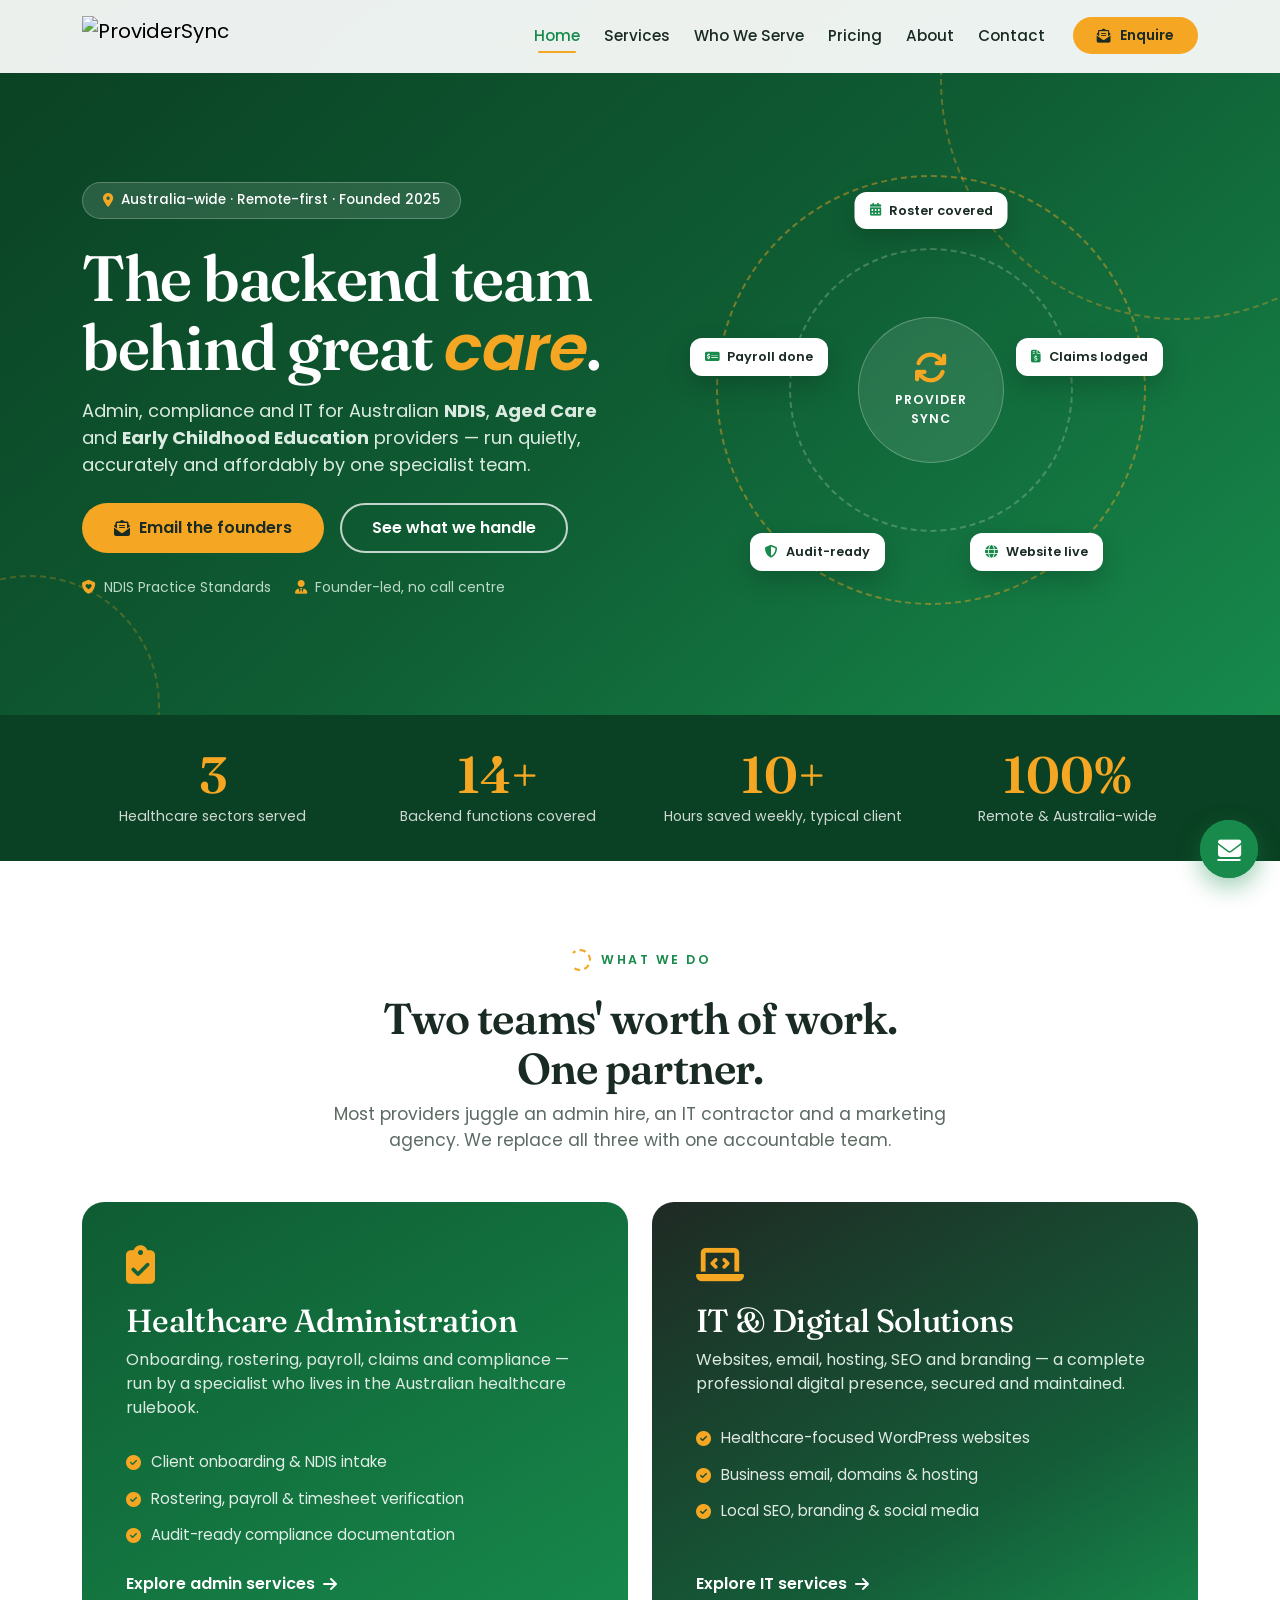
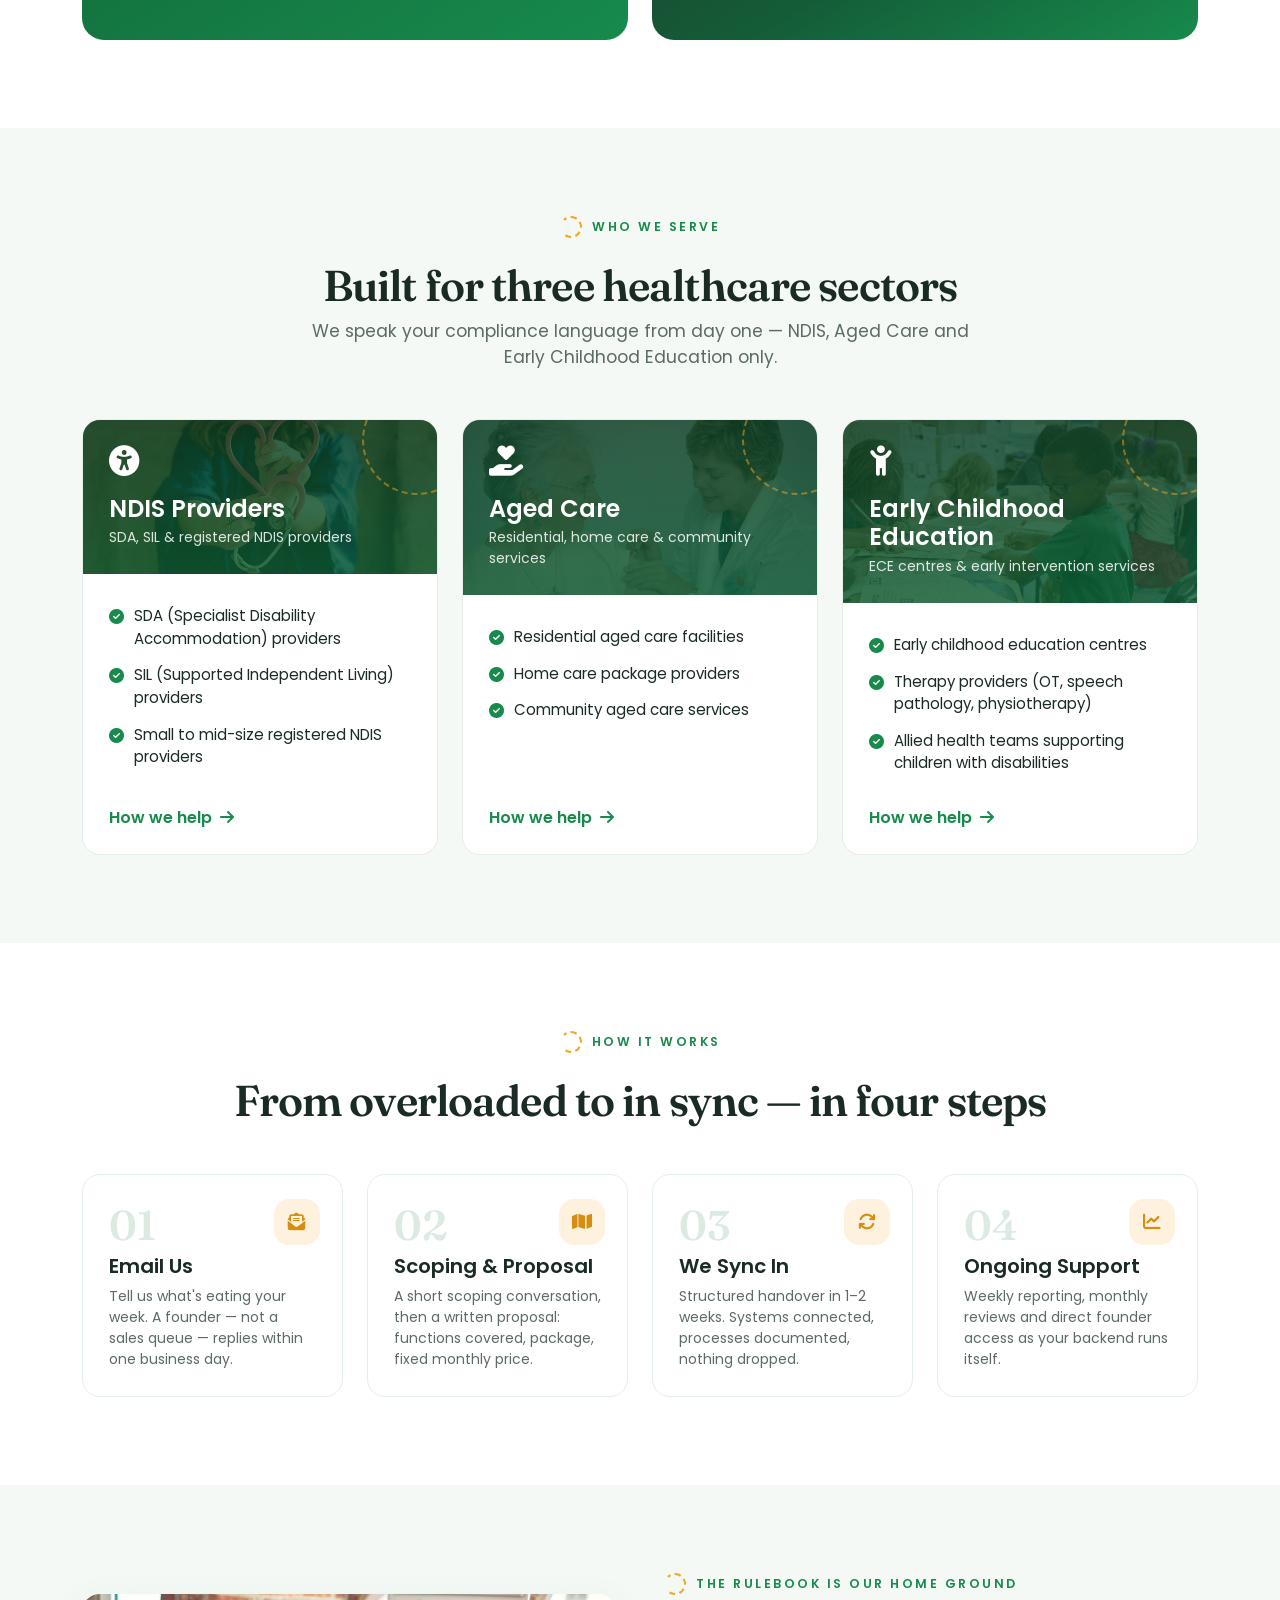
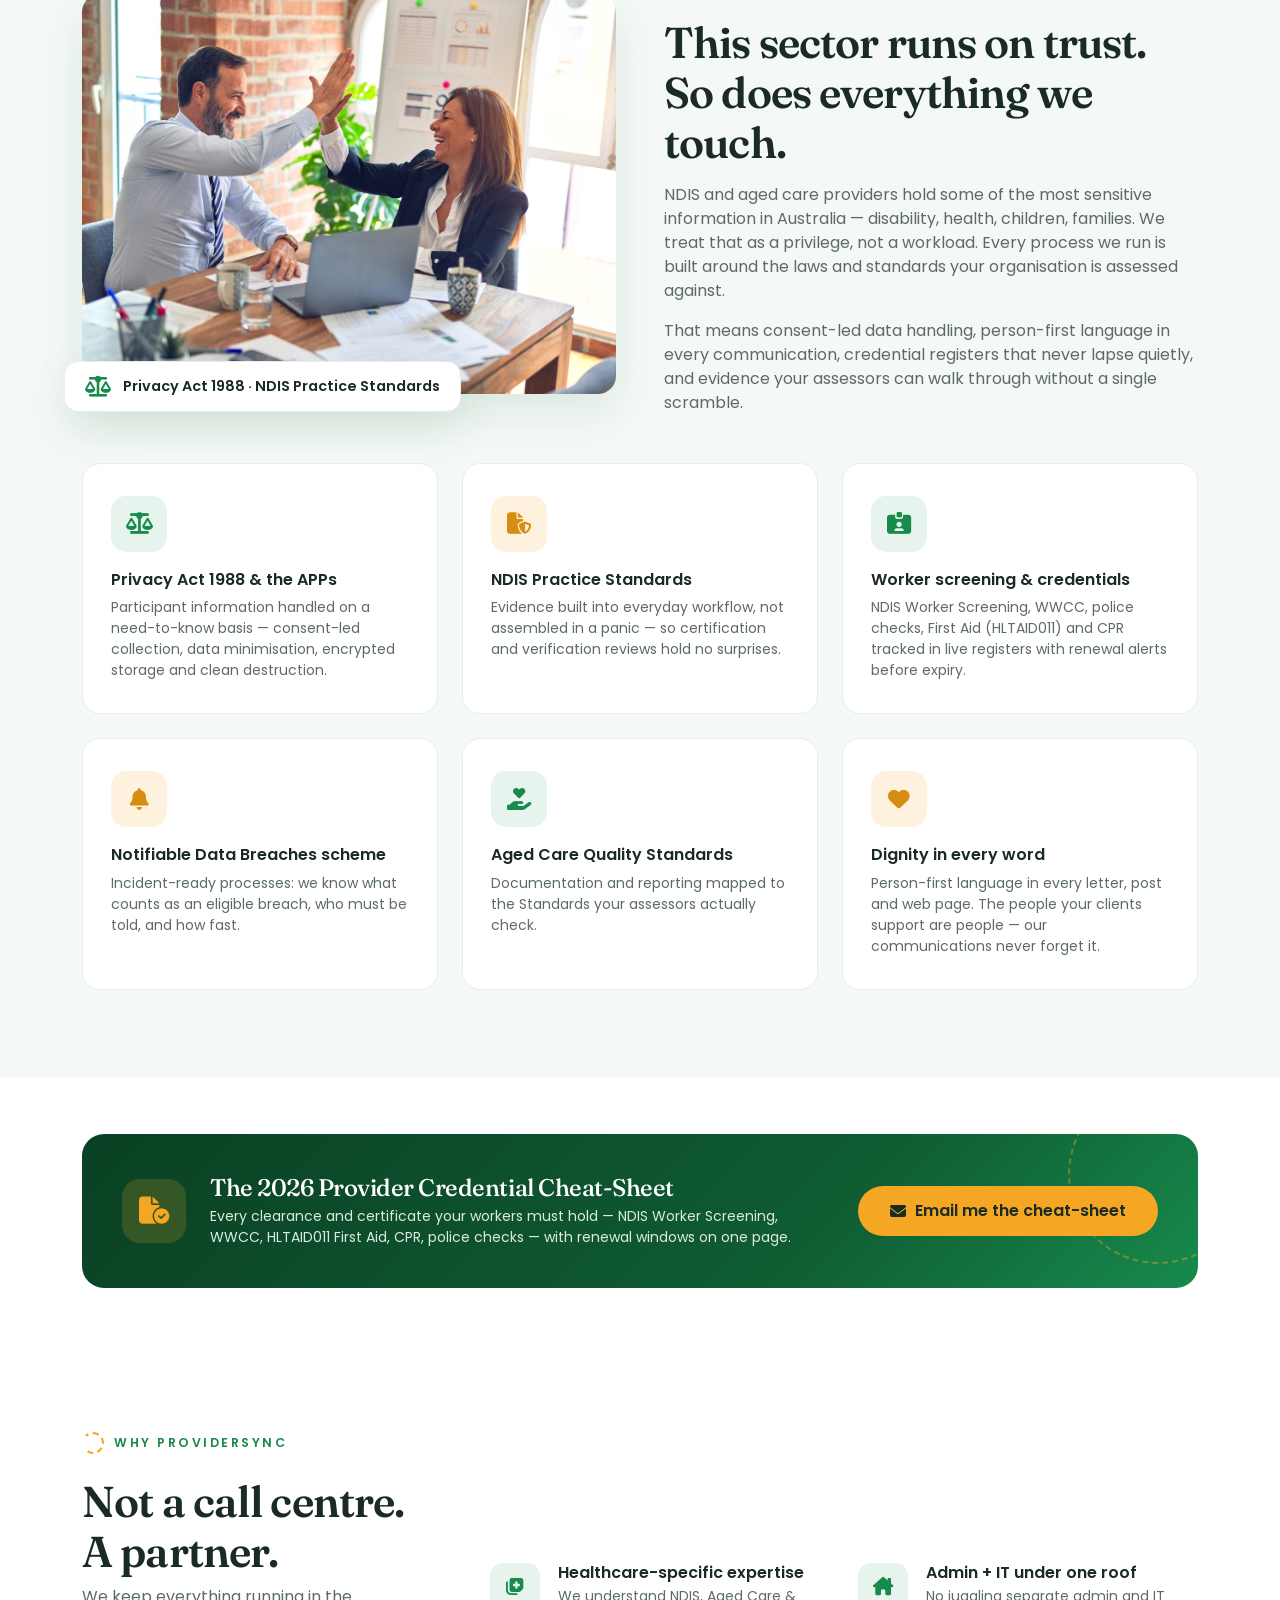
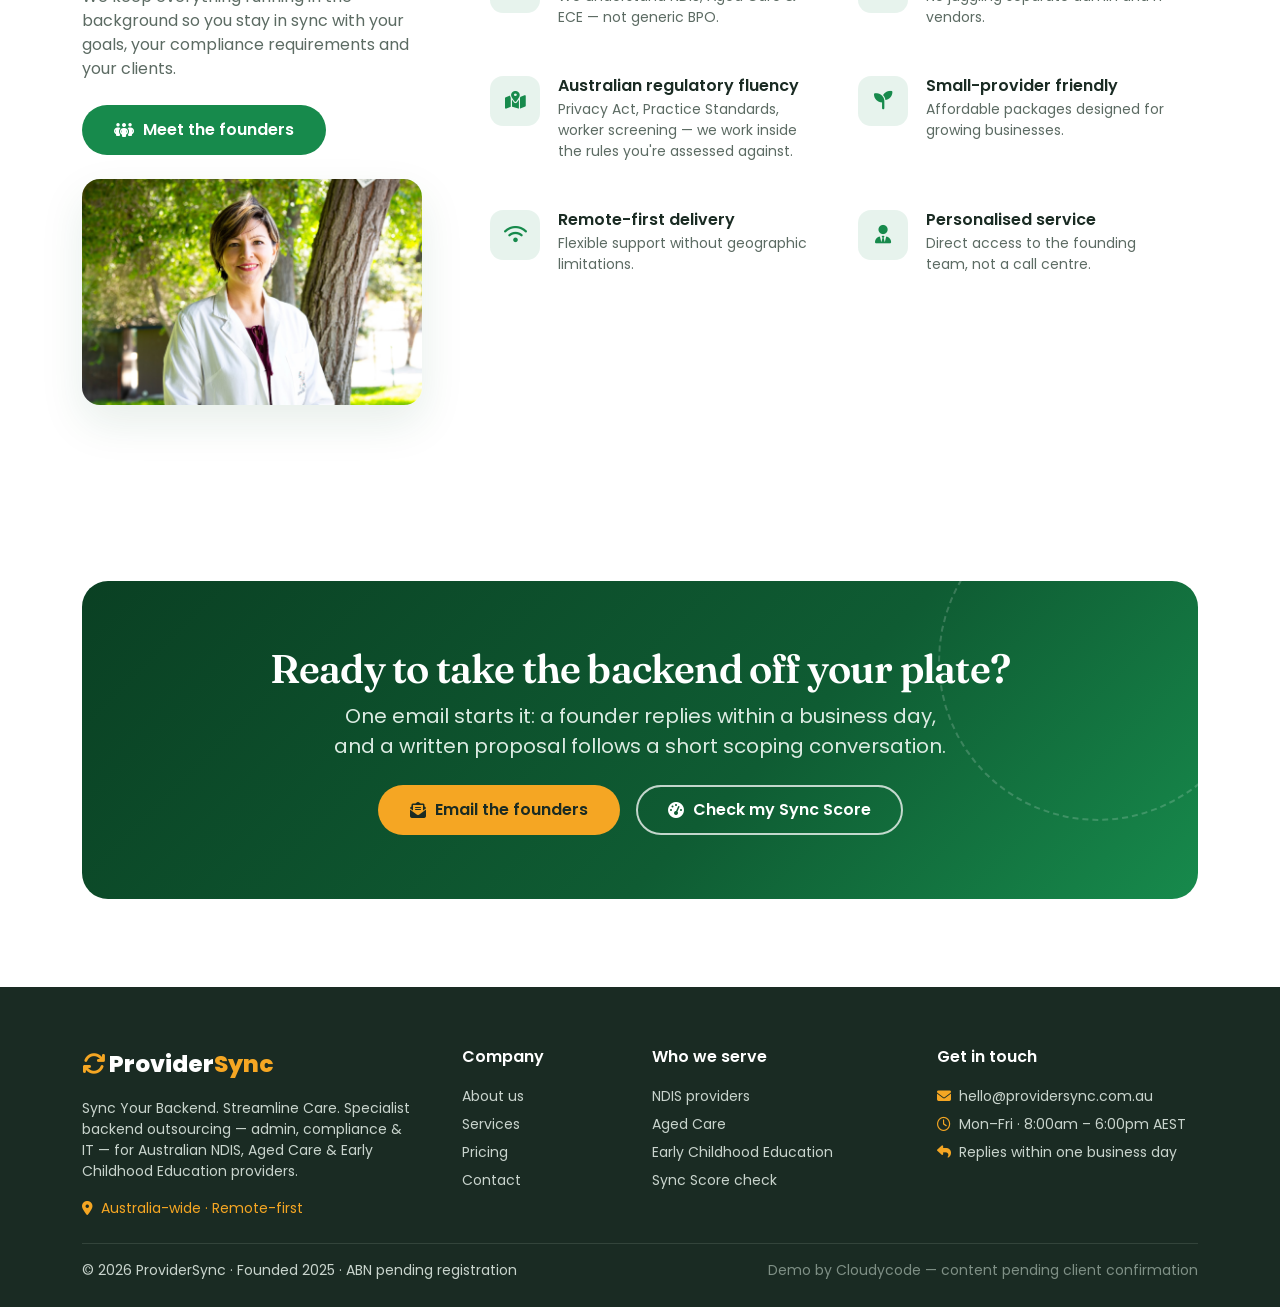
==== commit b00a7f34: "Update website content and ignore local files" ====
--- a/index.html
+++ b/index.html
@@ -10,7 +10,7 @@
   <link rel="preconnect" href="https://fonts.googleapis.com" />
   <link rel="preconnect" href="https://fonts.gstatic.com" crossorigin />
   <link href="https://fonts.googleapis.com/css2?family=Fraunces:opsz,wght@9..144,500;9..144,600;9..144,700&family=Poppins:wght@300;400;500;600;700;800&display=swap" rel="stylesheet" />
-  <link rel="stylesheet" href="assets/style.css" />
+  <link rel="stylesheet" href="assets/style.css?v=3" />
 </head>
 <body data-page="home">
   <div id="siteHeader"></div>
@@ -164,17 +164,6 @@
     </div>
   </section>
 
-  <!-- TESTIMONIALS -->
-  <section class="section bg-mist">
-    <div class="container">
-      <div class="text-center mb-5 reveal">
-        <span class="eyebrow">Results</span>
-        <h2 class="section-title mt-3">What synced providers sound like</h2>
-      </div>
-      <div class="row g-4" id="quoteGrid"></div>
-    </div>
-  </section>
-
   <!-- CTA -->
   <section class="section">
     <div class="container">
@@ -194,7 +183,7 @@
 
   <div id="siteFooter"></div>
   <script src="https://cdn.jsdelivr.net/npm/bootstrap@5.3.3/dist/js/bootstrap.bundle.min.js"></script>
-  <script src="assets/data.js"></script>
-  <script src="assets/main.js"></script>
+  <script src="assets/data.js?v=3"></script>
+  <script src="assets/main.js?v=3"></script>
 </body>
 </html>
--- a/assets/style.css
+++ b/assets/style.css
@@ -107,11 +107,8 @@
   transition: padding 0.25s ease, box-shadow 0.25s ease, border-color 0.25s ease;
 }
 .navbar-ps.scrolled { padding: 9px 0; box-shadow: 0 8px 28px rgba(15, 92, 51, 0.08); border-bottom-color: var(--border); }
-.navbar-ps .navbar-brand { font-weight: 800; font-size: 1.42rem; letter-spacing: -0.5px; font-family: var(--font-body); }
-.navbar-ps .brand-provider { color: var(--green); }
-.navbar-ps .brand-sync { color: var(--ink); }
-.navbar-ps .brand-icon { color: var(--amber); margin-right: 5px; display: inline-block; transition: transform 0.5s ease; }
-.navbar-ps .navbar-brand:hover .brand-icon { transform: rotate(180deg); }
+.navbar-ps .navbar-brand { display: flex; align-items: center; padding: 0; }
+.brand-logo-img { height: 40px; width: auto; display: block; }
 .navbar-ps .nav-link { font-weight: 500; color: var(--ink); margin: 0 4px; font-size: 0.95rem; position: relative; }
 .navbar-ps .nav-link::after {
   content: ""; position: absolute; left: 0.75rem; right: 0.75rem; bottom: 2px;
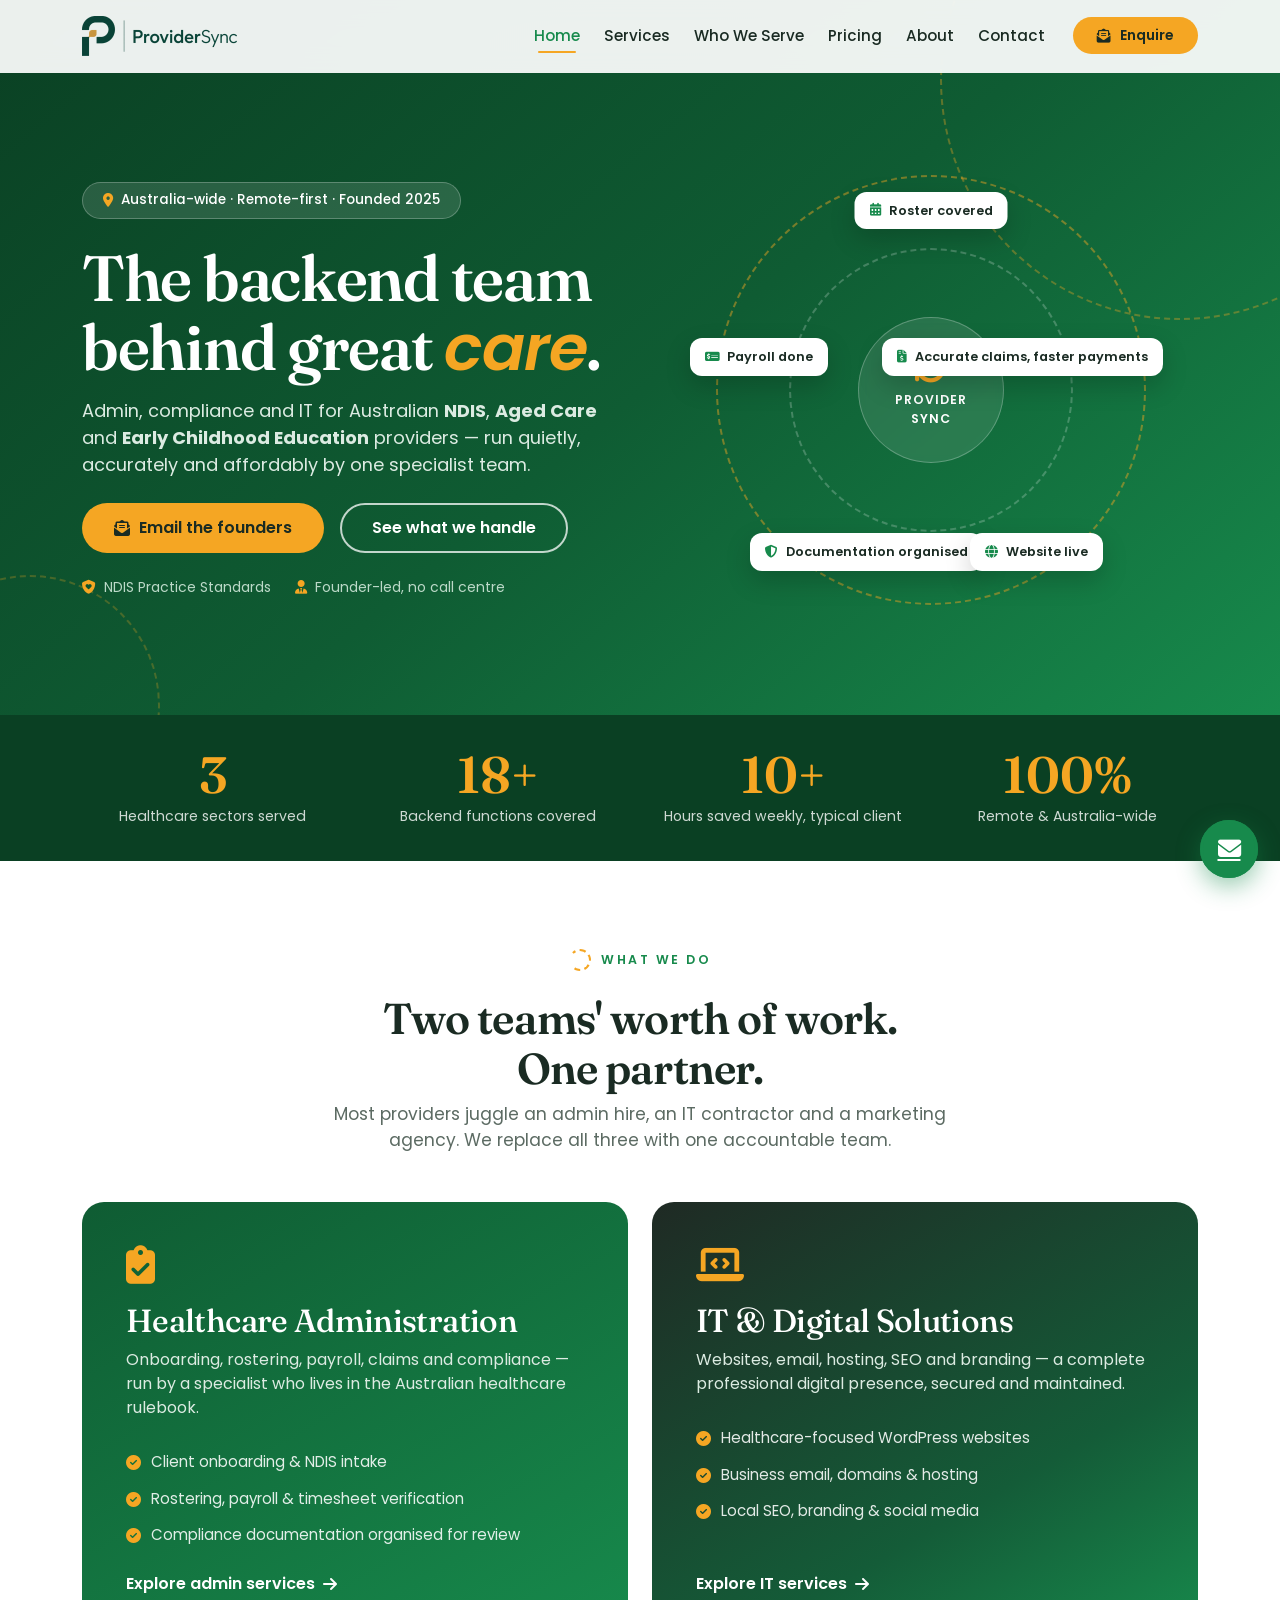
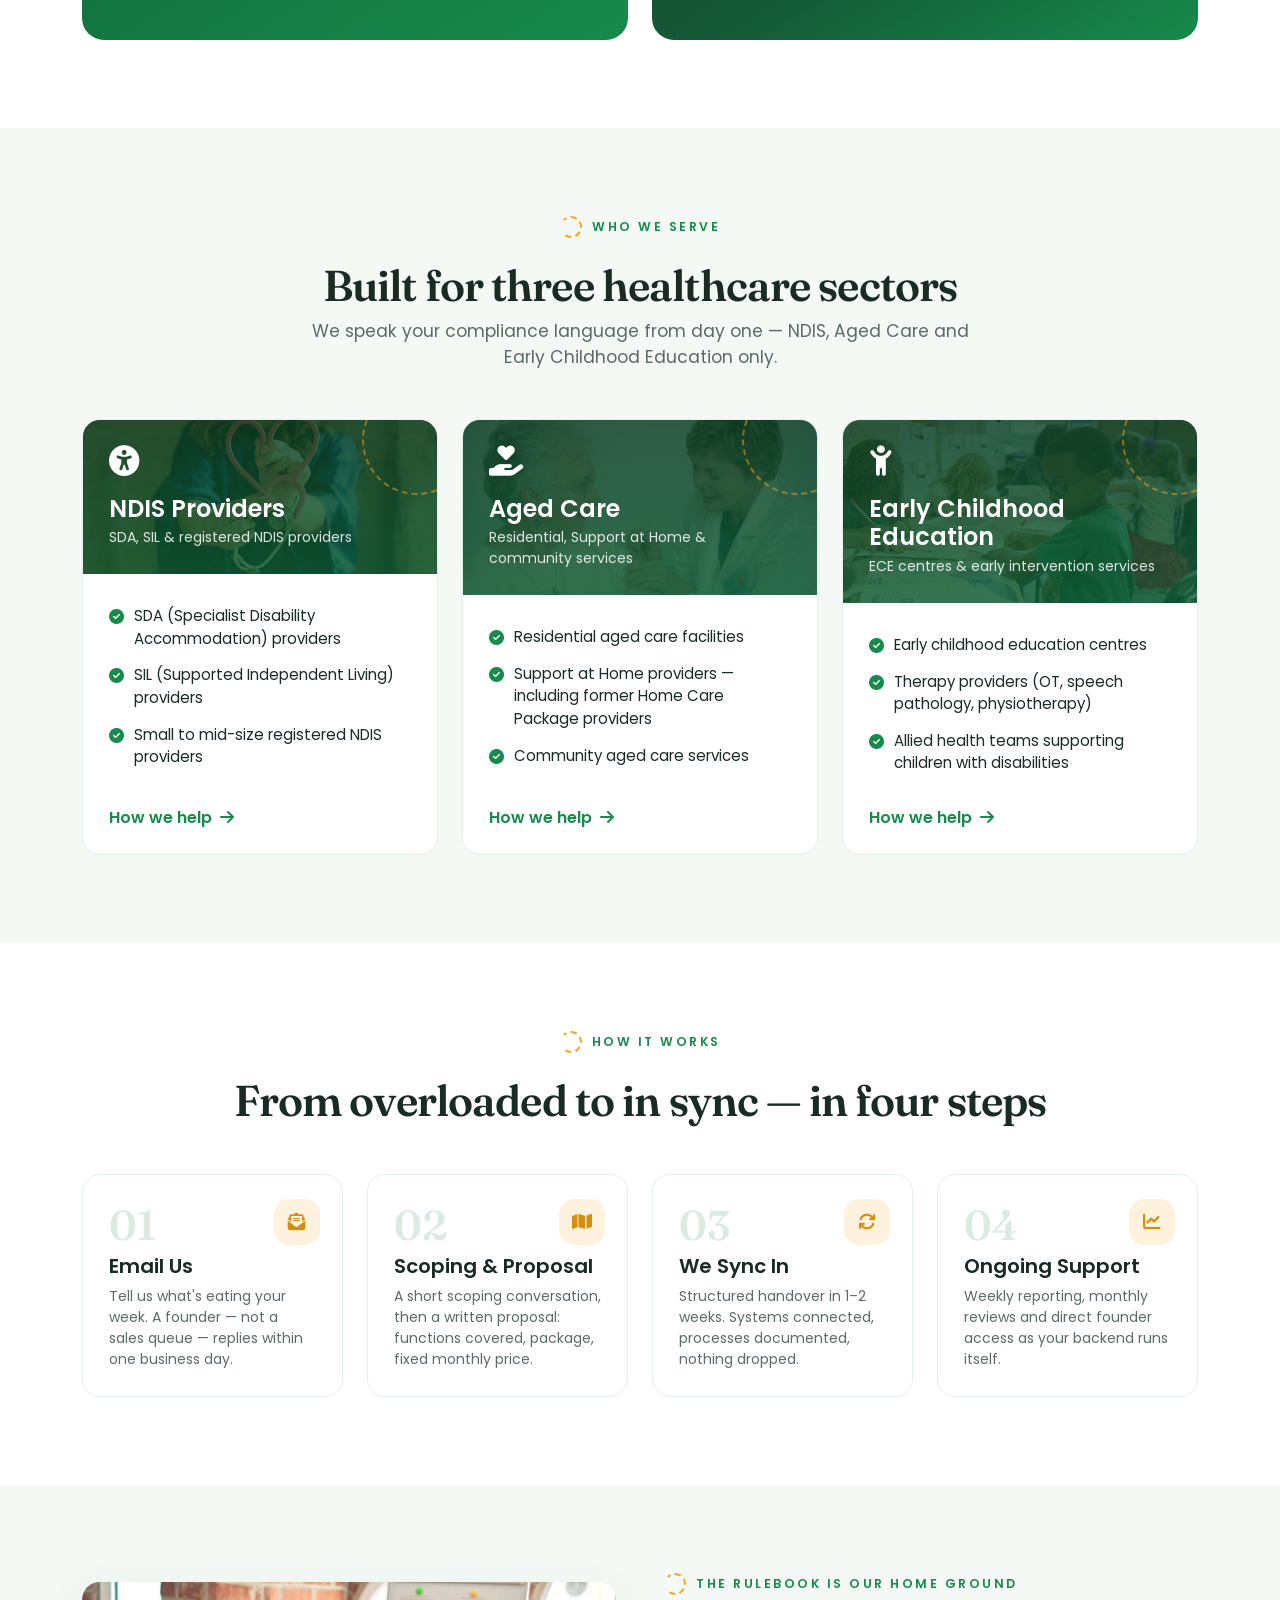
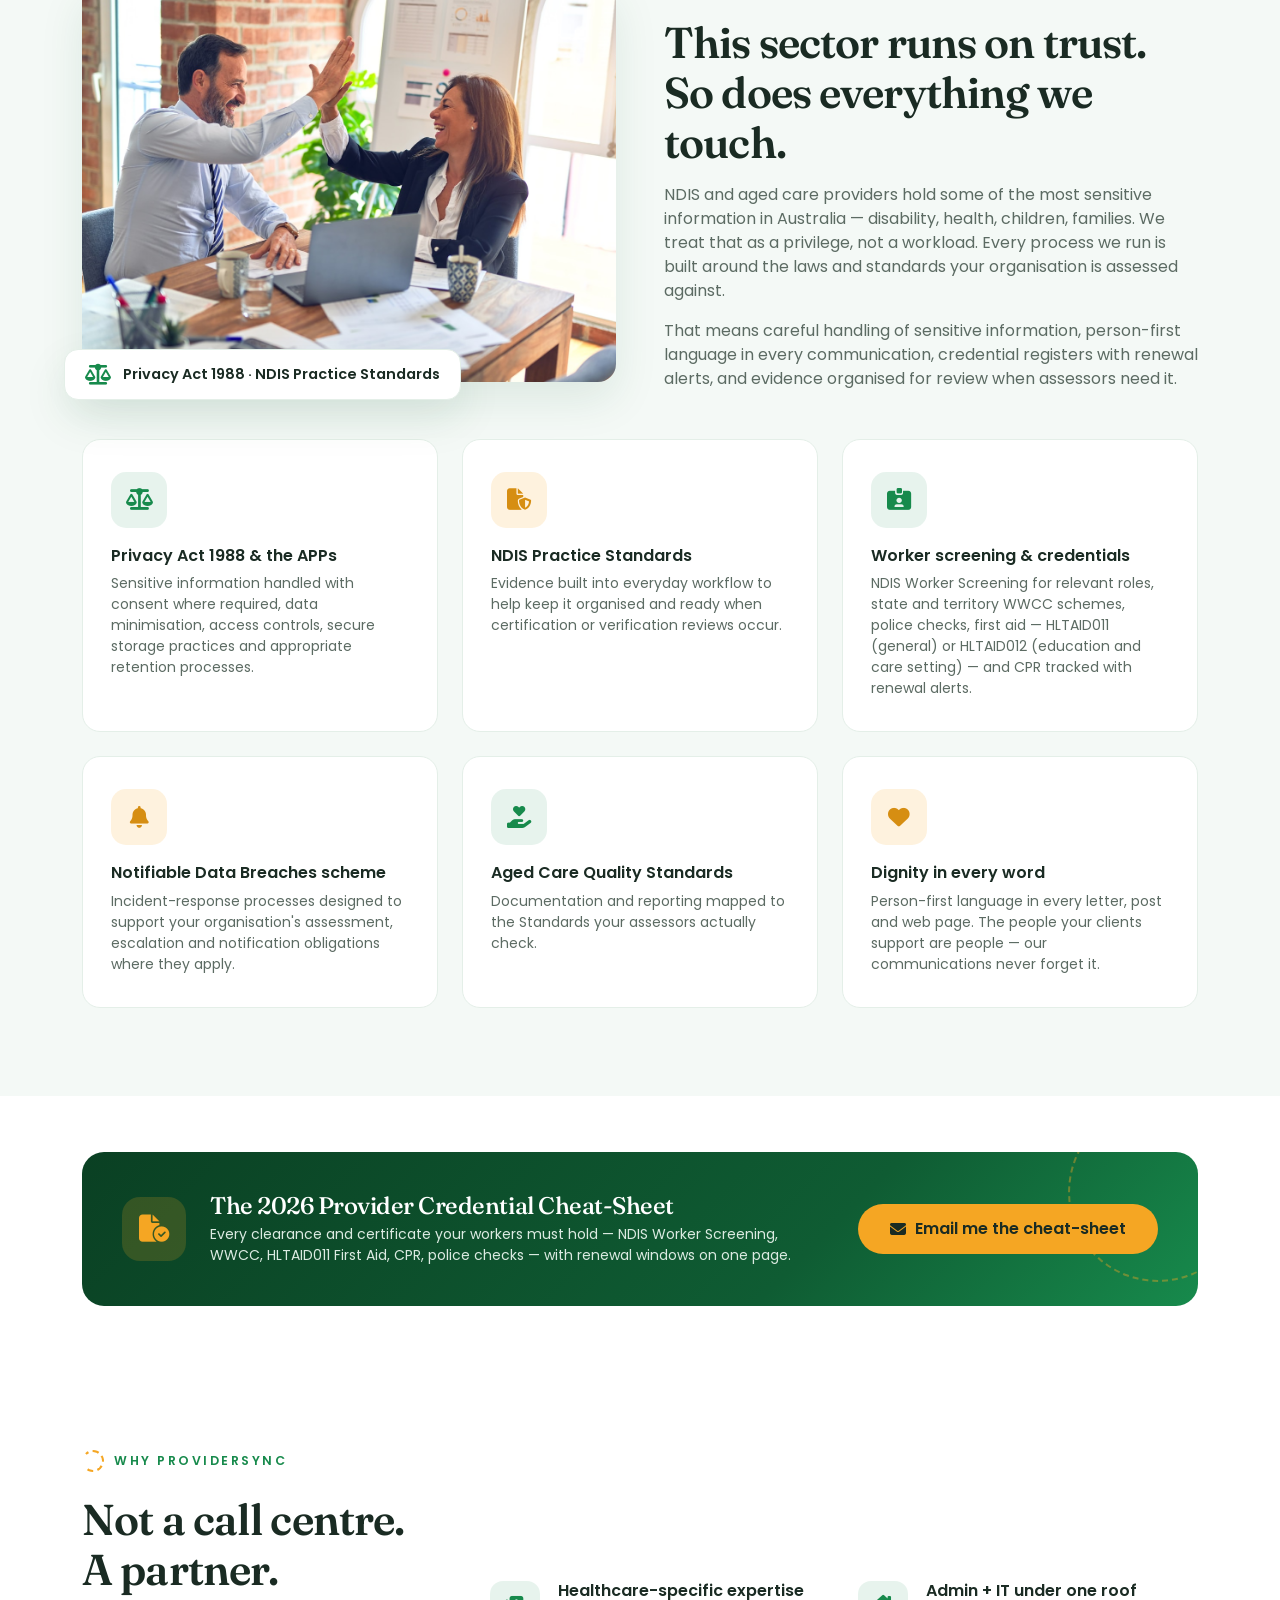
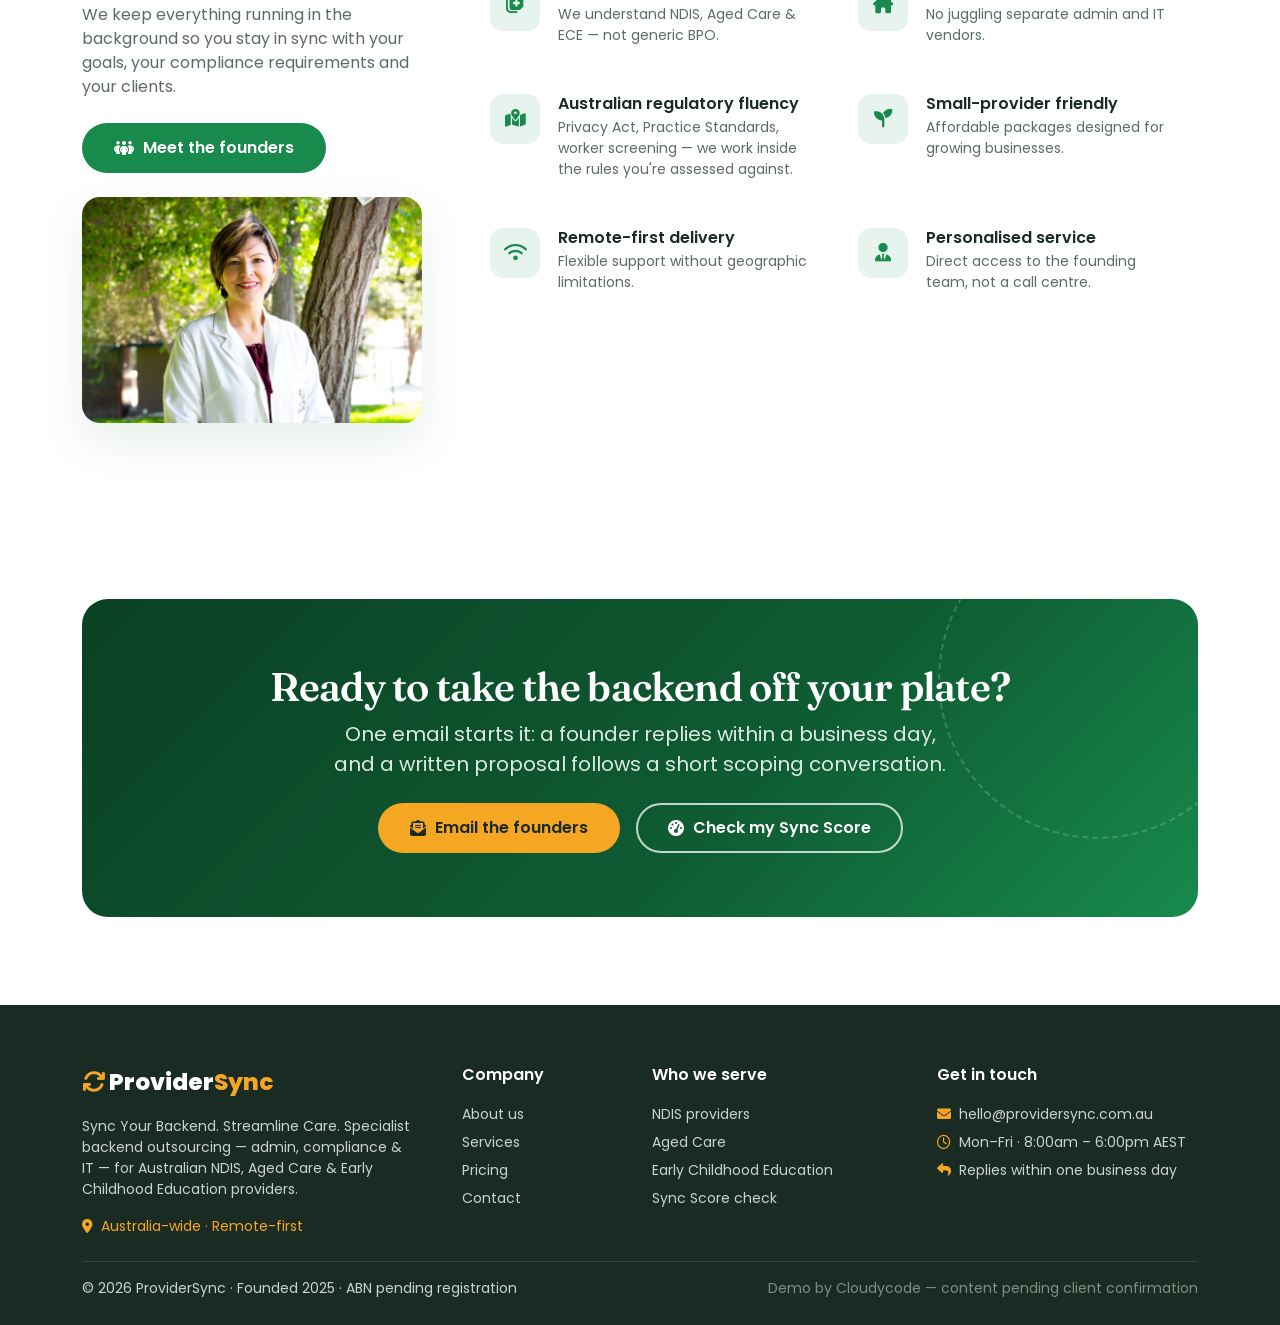
==== commit 77a07998: "Update pricing and website branding" ====
--- a/index.html
+++ b/index.html
@@ -5,6 +5,7 @@
   <meta name="viewport" content="width=device-width, initial-scale=1.0" />
   <title>ProviderSync — Admin & IT Support for Australian Healthcare Providers</title>
   <meta name="description" content="ProviderSync runs the backend for Australian NDIS, Aged Care and Early Childhood Education providers — admin, compliance and secure IT under one roof. Email the founders directly." />
+  <link rel="icon" href="assets/img/favicon.png" type="image/png" />
   <link href="https://cdn.jsdelivr.net/npm/bootstrap@5.3.3/dist/css/bootstrap.min.css" rel="stylesheet" />
   <link href="https://cdnjs.cloudflare.com/ajax/libs/font-awesome/6.5.2/css/all.min.css" rel="stylesheet" />
   <link rel="preconnect" href="https://fonts.googleapis.com" />
@@ -43,8 +44,8 @@
             <div class="orbit-ring inner"></div>
             <div class="orbit-core"><i class="fa-solid fa-arrows-rotate"></i><span>PROVIDER<br>SYNC</span></div>
             <div class="orbit-chip c1"><i class="fa-solid fa-calendar-days"></i>Roster covered</div>
-            <div class="orbit-chip c2"><i class="fa-solid fa-file-invoice-dollar"></i>Claims lodged</div>
-            <div class="orbit-chip c3"><i class="fa-solid fa-shield-halved"></i>Audit-ready</div>
+            <div class="orbit-chip c2"><i class="fa-solid fa-file-invoice-dollar"></i>Accurate claims, faster payments</div>
+            <div class="orbit-chip c3"><i class="fa-solid fa-shield-halved"></i>Documentation organised</div>
             <div class="orbit-chip c4"><i class="fa-solid fa-money-check-dollar"></i>Payroll done</div>
             <div class="orbit-chip c5"><i class="fa-solid fa-globe"></i>Website live</div>
           </div>
@@ -75,7 +76,7 @@
             <ul class="check-list mt-2">
               <li><i class="fa-solid fa-circle-check"></i>Client onboarding &amp; NDIS intake</li>
               <li><i class="fa-solid fa-circle-check"></i>Rostering, payroll &amp; timesheet verification</li>
-              <li><i class="fa-solid fa-circle-check"></i>Audit-ready compliance documentation</li>
+              <li><i class="fa-solid fa-circle-check"></i>Compliance documentation organised for review</li>
             </ul>
             <a href="services.html#admin" class="card-link">Explore admin services <i class="fa-solid fa-arrow-right"></i></a>
           </div>
@@ -134,7 +135,7 @@
           <span class="eyebrow">The rulebook is our home ground</span>
           <h2 class="section-title mt-3">This sector runs on trust.<br>So does everything we touch.</h2>
           <p class="text-muted-ps mt-3">NDIS and aged care providers hold some of the most sensitive information in Australia — disability, health, children, families. We treat that as a privilege, not a workload. Every process we run is built around the laws and standards your organisation is assessed against.</p>
-          <p class="text-muted-ps mb-0">That means consent-led data handling, person-first language in every communication, credential registers that never lapse quietly, and evidence your assessors can walk through without a single scramble.</p>
+          <p class="text-muted-ps mb-0">That means careful handling of sensitive information, person-first language in every communication, credential registers with renewal alerts, and evidence organised for review when assessors need it.</p>
         </div>
       </div>
       <div class="row g-4" id="complianceGrid"></div>
